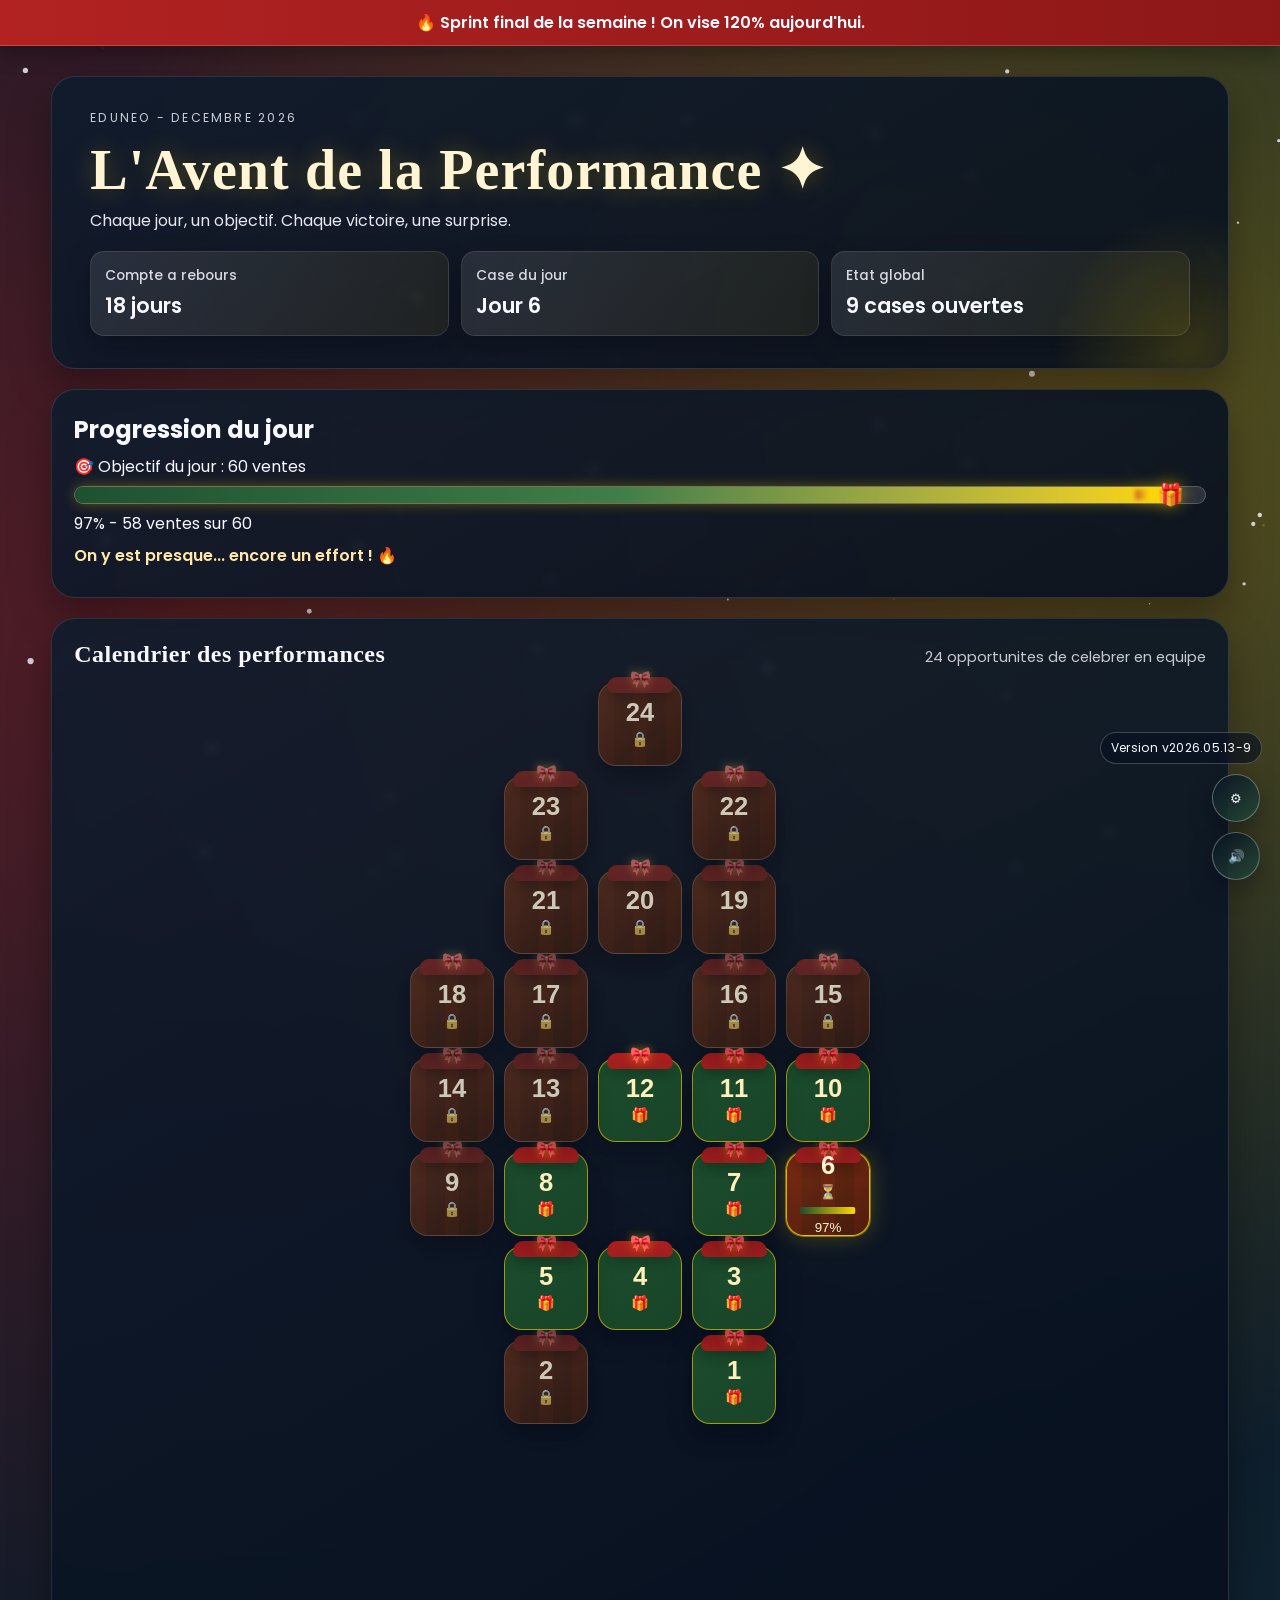
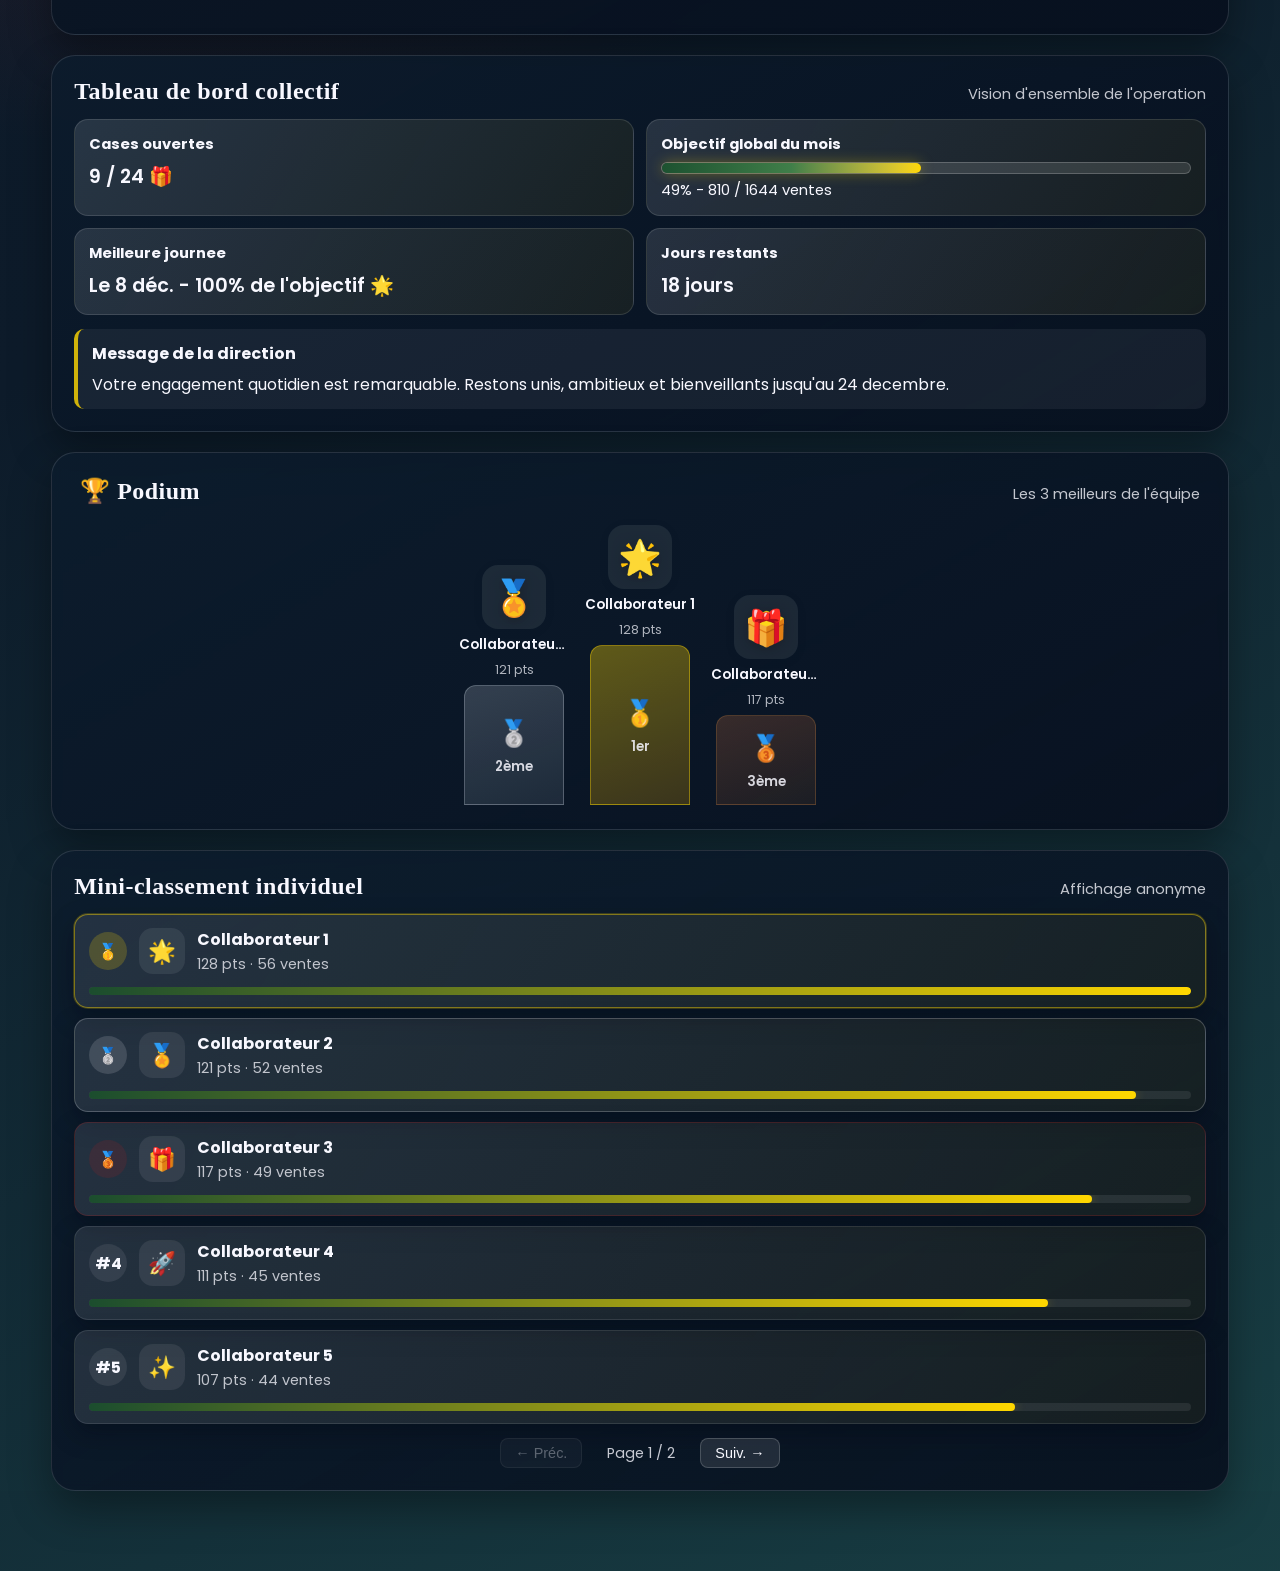
==== admin.html @ 03c0c23e "v2026.05.13-9 — GitHub Contents API + ETag conditionnel (MAJ instantanée)" ====
<!DOCTYPE html>
<html lang="fr">
  <head>
    <meta charset="UTF-8" />
    <meta name="viewport" content="width=device-width, initial-scale=1.0" />
    <title>Espace Gestionnaire — L'Avent de la Performance</title>
    <link rel="preconnect" href="https://fonts.googleapis.com" />
    <link rel="preconnect" href="https://fonts.gstatic.com" crossorigin />
    <link
      href="https://fonts.googleapis.com/css2?family=Poppins:wght@300;400;500;600;700&display=swap"
      rel="stylesheet"
    />
    <link rel="stylesheet" href="css/admin.css?v=20260513-9" />
  </head>
  <body>
    <div class="admin-shell">
      <header class="admin-header">
        <div class="header-content">
          <h1>⚙️ Espace Gestionnaire</h1>
          <p>Gestion de l'Avent de la Performance</p>
          <p id="admin-app-version" class="admin-version-badge">Version --</p>
        </div>
        <div class="header-actions">
          <label class="field-inline compact" for="admin-role-select">
            <span>Mode</span>
            <select id="admin-role-select">
              <option value="admin">Admin complet</option>
              <option value="readonly">Manager lecture seule</option>
            </select>
          </label>
          <button id="fullscreen-btn" class="btn btn-secondary">⛶ Plein écran</button>
          <button id="logout-btn" class="btn btn-secondary">Déconnexion</button>
        </div>
      </header>

      <main class="admin-main">
        <div id="readonly-banner" class="readonly-banner" hidden>
          Mode manager lecture seule actif : les modifications sont désactivées.
        </div>

        <section class="admin-panel">
          <h2>📥 Saisie des ventes quotidiennes</h2>
          <div class="form-group">
            <label for="date-picker">📅 Journée</label>
            <input
              id="date-picker"
              type="date"
              min="2026-12-01"
              max="2026-12-24"
            />
          </div>

          <div class="form-row">
            <div class="form-group">
              <label for="daily-objective">🎯 Objectif du jour (ventes)</label>
              <input
                id="daily-objective"
                type="number"
                min="0"
                placeholder="50"
                readonly
              />
            </div>
            <div class="form-group">
              <label for="daily-sales">✅ Ventes réalisées</label>
              <input
                id="daily-sales"
                type="number"
                min="0"
                placeholder="0"
              />
            </div>
          </div>

          <button id="update-daily-btn" class="btn btn-primary">
            ✔️ Mettre à jour
          </button>

          <div id="update-message" class="update-message hidden"></div>
        </section>

        <section class="admin-panel">
          <h2>📢 Messages et annonces</h2>
          <p class="panel-hint">Les réglages enregistrés ici sont stockés dans ce navigateur. Sans synchronisation externe, une autre machine ne récupère pas automatiquement le logo, le thème ou les autres personnalisations.</p>

          <div class="form-row">
            <div class="form-group">
              <label for="active-day-input">📅 Jour actif affiché (case qui clignote)</label>
              <input id="active-day-input" type="number" min="1" max="24" placeholder="Auto (date réelle)" />
              <p class="field-hint">Laissez vide pour utiliser la date du jour automatiquement.</p>
            </div>
            <div class="form-group">
              <label for="logo-url-input">🖼️ Logo de l'équipe (URL ou base64)</label>
              <div class="logo-input-row">
                <input id="logo-url-input" type="text" placeholder="https://... ou laisser vide" />
                <label class="btn btn-secondary logo-upload-label">
                  📁 Fichier
                  <input id="logo-file-input" type="file" accept="image/*" hidden />
                </label>
              </div>
              <div id="logo-preview-wrap" hidden><img id="logo-preview" alt="Logo" style="max-height:60px;margin-top:6px;border-radius:8px;" /></div>
            </div>
          </div>

          <div class="form-row">
            <div class="form-group">
              <label for="countdown-target-input">⏳ Date du compte à rebours</label>
              <input id="countdown-target-input" type="datetime-local" />
            </div>
            <div class="form-group">
              <label class="switch-row" for="show-ranking-avatars-toggle">
                <span>Afficher les photos/avatars dans le classement</span>
                <input id="show-ranking-avatars-toggle" type="checkbox" />
              </label>
            </div>
          </div>

          <div class="form-row">
            <div class="form-group">
              <label for="font-title-select">🅰️ Police des titres</label>
              <select id="font-title-select">
                <option value="Mountains of Christmas">Mountains of Christmas</option>
                <option value="Playfair Display">Playfair Display</option>
                <option value="Bebas Neue">Bebas Neue</option>
              </select>
            </div>
            <div class="form-group">
              <label for="font-body-select">📝 Police du texte</label>
              <select id="font-body-select">
                <option value="Poppins">Poppins</option>
                <option value="Nunito">Nunito</option>
                <option value="Montserrat">Montserrat</option>
              </select>
            </div>
          </div>

          <div class="theme-grid">
            <div class="form-group">
              <label for="theme-gold-input">Couleur or</label>
              <input id="theme-gold-input" type="color" value="#ffd700" />
            </div>
            <div class="form-group">
              <label for="theme-green-input">Couleur verte</label>
              <input id="theme-green-input" type="color" value="#1b4d2e" />
            </div>
            <div class="form-group">
              <label for="theme-red-input">Couleur rouge</label>
              <input id="theme-red-input" type="color" value="#b22222" />
            </div>
            <div class="form-group">
              <label for="theme-night-input">Fond nuit</label>
              <input id="theme-night-input" type="color" value="#0d1b2a" />
            </div>
            <div class="form-group">
              <label for="theme-snow-input">Texte clair</label>
              <input id="theme-snow-input" type="color" value="#f8f8ff" />
            </div>
          </div>

          <div class="music-config">
            <p class="music-config-label">🎵 Musique d'ambiance</p>
            <div class="music-input-row">
              <input id="music-url-input" type="url" placeholder="URL directe MP3/OGG — ex: https://exemple.com/noel.mp3" />
              <label class="btn btn-secondary music-upload-label" title="Charger un fichier audio depuis votre ordinateur">
                📁 Fichier
                <input id="music-file-input" type="file" accept="audio/*" hidden />
              </label>
              <button id="music-clear-btn" class="btn btn-secondary" title="Supprimer la musique">✕</button>
            </div>
            <div id="music-preview" class="music-preview" hidden>
              <audio id="music-preview-player" controls style="width:100%;margin-top:6px"></audio>
            </div>
            <p class="field-hint">URL d'un fichier audio direct (.mp3, .ogg) ou télécharge un fichier. Le bouton 🔊 sur la page publique contrôle la lecture. Évite les fichiers &gt; 500 Ko.</p>
          </div>

          <div class="form-group">
            <label for="direction-message">Message de la direction</label>
            <textarea
              id="direction-message"
              placeholder="Entrez le message de la direction..."
              rows="3"
            ></textarea>
          </div>

          <div class="form-group">
            <label for="flash-announcement">🔥 Annonce flash (optionnel)</label>
            <input
              id="flash-announcement"
              type="text"
              placeholder="ex: Sprint final ! Plus que 2 jours"
            />
          </div>

          <button id="save-messages-btn" class="btn btn-primary">
            💾 Enregistrer les messages
          </button>

          <div class="publish-box">
            <div class="publish-token-row">
              <label for="github-token-input">🔑 Token GitHub (nécessaire pour publier)</label>
              <input
                id="github-token-input"
                type="password"
                placeholder="ghp_xxxxxxxxxxxxxxxxxxxx"
                autocomplete="off"
              />
              <p class="field-hint">Le token n'est jamais sauvegardé. Il est oublié à la fermeture de l'onglet. Crée un <strong>Fine-grained token</strong> avec permission <code>Contents: Read and Write</code> sur ce dépôt.</p>
            </div>
            <button id="publish-all-btn" class="btn btn-publish">
              🚀 Publier pour tous
            </button>
            <div id="publish-status" class="publish-status" hidden></div>
          </div>

          <div class="sync-actions">
            <button id="export-all-btn" class="btn btn-secondary">⬇️ Export JSON (sauvegarde locale)</button>
            <button id="import-all-btn" class="btn btn-secondary">⬆️ Import JSON</button>
            <input id="import-all-file" type="file" accept=".json,application/json" hidden />
          </div>
          <p class="field-hint">Utilise export/import pour une sauvegarde locale ou pour copier la config sur un autre navigateur.</p>
        </section>

        <section class="admin-panel full-width">
          <h2>🏅 Classement individuel</h2>
          <p class="panel-hint">Le classement collaborateur est trié automatiquement par points. Tu peux l'afficher en mode anonyme ou nominatif.</p>

          <div class="form-row">
            <div class="form-group">
              <label class="switch-row" for="show-podium-toggle">
                <span>🏆 Afficher le podium (Top 3)</span>
                <input id="show-podium-toggle" type="checkbox" checked />
              </label>
            </div>
            <div class="form-group">
              <label class="switch-row" for="show-ranking-section-toggle">
                <span>📋 Afficher le classement individuel</span>
                <input id="show-ranking-section-toggle" type="checkbox" checked />
              </label>
            </div>
          </div>

          <div class="ranking-controls">
            <div class="ranking-control-group">
              <label class="switch-row" for="ranking-mode-toggle">
                <span>Mode anonyme</span>
                <input id="ranking-mode-toggle" type="checkbox" />
              </label>
              <label class="field-inline" for="ranking-sort-mode">
                <span>Tri</span>
                <select id="ranking-sort-mode">
                  <option value="auto">Automatique par points</option>
                  <option value="manual">Manuel</option>
                </select>
              </label>
            </div>

            <div class="ranking-control-group align-right">
              <label class="field-inline" for="ranking-jump-select">
                <span>Voir un collaborateur</span>
                <select id="ranking-jump-select">
                  <option value="">Tous les collaborateurs</option>
                </select>
              </label>
              <button id="ranking-export-btn" class="btn btn-secondary">⬇️ Export CSV</button>
            </div>
          </div>

          <p id="ranking-preview" class="ranking-preview">Affichage anonyme côté collaborateurs.</p>

          <div class="ranking-actions">
            <button id="add-ranking-entry-btn" class="btn btn-secondary">+ Ajouter un collaborateur</button>
            <button id="ranking-import-btn" class="btn btn-secondary">⬆️ Import CSV / Excel</button>
            <button id="save-ranking-config-btn" class="btn btn-primary">💾 Enregistrer le classement</button>
            <button id="ranking-export-xls-btn" class="btn btn-secondary">⬇️ Export Excel</button>
            <input id="ranking-import-file" type="file" accept=".csv,.xls,.xlsx,.txt" hidden />
          </div>

          <div class="ranking-filters">
            <label class="field-inline" for="ranking-search-input">
              <span>Recherche</span>
              <input id="ranking-search-input" type="text" placeholder="Nom, alias, icône..." />
            </label>
            <label class="field-inline" for="ranking-points-filter">
              <span>Points min</span>
              <input id="ranking-points-filter" type="number" min="0" value="0" />
            </label>
          </div>

          <div class="table-wrapper">
            <table class="ranking-table">
              <thead>
                <tr>
                  <th>#</th>
                  <th>Nom</th>
                  <th>Alias anonyme</th>
                  <th>Points</th>
                  <th>Ventes</th>
                  <th>Icône</th>
                  <th>Photo / Avatar</th>
                  <th>Actions</th>
                </tr>
              </thead>
              <tbody id="ranking-tbody"></tbody>
            </table>
          </div>

          <div class="pagination-bar">
            <label class="field-inline compact" for="ranking-page-size">
              <span>Par page</span>
              <select id="ranking-page-size">
                <option value="10">10</option>
                <option value="25">25</option>
                <option value="50">50</option>
                <option value="100">100</option>
              </select>
            </label>

            <div class="pagination-actions">
              <button id="ranking-prev-page-btn" class="btn btn-secondary">← Précédent</button>
              <p id="ranking-page-label" class="pagination-label">Page 1 / 1</p>
              <button id="ranking-next-page-btn" class="btn btn-secondary">Suivant →</button>
            </div>
          </div>
        </section>

        <section class="admin-panel full-width">
          <h2>🗓️ Aperçu et agencement du calendrier</h2>
          <p class="panel-hint">Visualise le calendrier tel qu'il sera vu par les collaborateurs et réorganise les cases par glisser-déposer.</p>

          <div class="calendar-layout-actions">
            <button id="layout-reset-btn" class="btn btn-secondary">↺ Réinitialiser le sapin</button>
            <button id="layout-save-btn" class="btn btn-primary">💾 Sauvegarder l'agencement</button>
          </div>

          <div id="admin-calendar-preview" class="admin-calendar-preview" aria-label="Aperçu du calendrier"></div>
        </section>

        <section class="admin-panel full-width">
          <h2>📋 Gestion des 24 cases</h2>
          <div class="table-wrapper">
            <table class="cases-table">
              <thead>
                <tr>
                  <th>#</th>
                  <th>Date</th>
                  <th>Objectif</th>
                  <th>Ventes</th>
                  <th>État</th>
                  <th>Surprise</th>
                  <th>Actions</th>
                </tr>
              </thead>
              <tbody id="cases-tbody">
                <!-- Rempli par JS -->
              </tbody>
            </table>
          </div>
        </section>

        <section class="admin-panel">
          <h2>📊 Statistiques globales</h2>
          <div class="stats-grid">
            <div class="stat-box">
              <h3>Cases ouvertes</h3>
              <p id="stat-opened" class="stat-value">0 / 24</p>
            </div>
            <div class="stat-box">
              <h3>Objectif global</h3>
              <p id="stat-objective" class="stat-value">0 ventes</p>
            </div>
            <div class="stat-box">
              <h3>Ventes totales</h3>
              <p id="stat-sales" class="stat-value">0 ventes</p>
            </div>
            <div class="stat-box">
              <h3>Taux réalisation</h3>
              <p id="stat-rate" class="stat-value">0%</p>
            </div>
          </div>
          <canvas id="stats-chart" style="max-width: 100%; margin-top: 20px;"></canvas>
        </section>

        <section class="admin-panel full-width">
          <h2>🧾 Historique des actions admin</h2>
          <div class="audit-actions">
            <button id="clear-audit-btn" class="btn btn-secondary">Vider l'historique</button>
          </div>
          <div id="audit-log-list" class="audit-log-list"></div>
        </section>
      </main>
    </div>

    <div id="rank-toast" class="rank-toast" role="status" aria-live="polite"></div>

    <dialog id="edit-case-modal" class="edit-modal">
      <button class="close-modal" aria-label="Fermer">×</button>
      <div class="modal-body">
        <h3 id="edit-case-day">Jour 1</h3>

        <div class="form-group">
          <label for="edit-objective">Objectif (ventes)</label>
          <input id="edit-objective" type="number" min="0" />
        </div>

        <div class="form-group">
          <label for="edit-sales">Ventes réalisées</label>
          <input id="edit-sales" type="number" min="0" />
        </div>

        <div class="form-group">
          <label for="edit-title">Titre de la surprise</label>
          <input id="edit-title" type="text" />
        </div>

        <div class="form-group">
          <label for="edit-description">Description</label>
          <textarea id="edit-description" rows="2"></textarea>
        </div>

        <div class="form-group">
          <label for="edit-congrats">Phrase affichée à l'ouverture</label>
          <textarea id="edit-congrats" rows="2"></textarea>
        </div>

        <div class="form-group">
          <label for="edit-icon">Icône/Emoji</label>
          <input id="edit-icon" type="text" maxlength="2" />
        </div>

        <div class="form-row">
          <div class="form-group">
            <label for="edit-link-label">Texte du lien</label>
            <input id="edit-link-label" type="text" placeholder="Ex: Ouvrir le document" />
          </div>
          <div class="form-group">
            <label for="edit-link-url">URL du lien</label>
            <input id="edit-link-url" type="url" placeholder="https://..." />
          </div>
        </div>

        <div class="form-group">
          <label>
            <input id="edit-force-open" type="checkbox" />
            Forcer l'ouverture
          </label>
        </div>

        <div class="form-group">
          <label>
            <input id="edit-force-closed" type="checkbox" />
            Forcer la fermeture
          </label>
        </div>

        <div class="modal-actions">
          <button id="save-case-btn" class="btn btn-primary">Enregistrer</button>
          <button id="close-case-modal" class="btn btn-secondary">
            Annuler
          </button>
        </div>
      </div>
    </dialog>

    <script src="js/admin.js?v=20260513-9"></script>
  </body>
</html>
---- css/admin.css ----
:root {
  --red: #b22222;
  --gold: #ffd700;
  --green: #1b4d2e;
  --snow: #f8f8ff;
  --night: #0d1b2a;
  --ink: #112235;
  --shadow-card: 0 10px 24px rgba(4, 7, 16, 0.35);
  --shadow-soft: 0 18px 40px rgba(0, 0, 0, 0.35);
}

* {
  box-sizing: border-box;
}

html,
body {
  margin: 0;
  min-height: 100%;
  color: var(--snow);
  font-family: "Poppins", sans-serif;
  background: linear-gradient(150deg, #08101f 0%, #0d1b2a 52%, #16354e 100%);
}

body {
  position: relative;
}

.admin-shell {
  display: flex;
  flex-direction: column;
  min-height: 100vh;
}

.admin-header {
  background: linear-gradient(150deg, rgba(12, 28, 45, 0.95), rgba(7, 15, 30, 0.98));
  border-bottom: 1px solid rgba(255, 255, 255, 0.12);
  padding: 20px 28px;
  display: flex;
  justify-content: space-between;
  align-items: center;
  box-shadow: var(--shadow-soft);
}

.header-actions {
  display: flex;
  gap: 10px;
  align-items: end;
}

.header-content h1 {
  margin: 0;
  font-size: 1.8rem;
  color: #fff5d4;
}

.header-content p {
  margin: 3px 0 0;
  opacity: 0.8;
  font-size: 0.92rem;
}

.admin-version-badge {
  display: inline-flex;
  margin-top: 8px;
  padding: 4px 10px;
  border-radius: 999px;
  border: 1px solid rgba(255, 255, 255, 0.2);
  background: rgba(8, 16, 31, 0.55);
  color: rgba(248, 248, 255, 0.95);
  font-size: 0.75rem;
}

.admin-main {
  flex: 1;
  padding: 28px;
  max-width: 1400px;
  width: 100%;
  margin: 0 auto;
}

.admin-panel {
  background: linear-gradient(150deg, rgba(12, 28, 45, 0.86), rgba(7, 15, 30, 0.9));
  border: 1px solid rgba(255, 255, 255, 0.12);
  border-radius: 18px;
  padding: 24px;
  margin-bottom: 20px;
  box-shadow: var(--shadow-card);
}

.admin-panel.full-width {
  margin-bottom: 20px;
}

.admin-panel h2 {
  margin: 0 0 16px;
  font-size: 1.3rem;
}

.panel-hint {
  margin: -4px 0 16px;
  color: rgba(248, 248, 255, 0.72);
  font-size: 0.92rem;
}

.field-hint {
  margin: 4px 0 0;
  color: rgba(248, 248, 255, 0.55);
  font-size: 0.82rem;
}

.logo-input-row {
  display: flex;
  gap: 8px;
  align-items: center;
}
.logo-input-row input {
  flex: 1;
}
.logo-upload-label {
  cursor: pointer;
  white-space: nowrap;
  padding: 8px 12px;
}

.music-config {
  margin: 16px 0 8px;
  padding: 14px 16px;
  border: 1px solid rgba(255, 255, 255, 0.12);
  border-radius: 10px;
  background: rgba(255, 255, 255, 0.04);
}

.music-config-label {
  font-weight: 600;
  margin: 0 0 10px;
  font-size: 0.95rem;
  color: var(--snow);
}

.music-input-row {
  display: flex;
  gap: 6px;
  align-items: center;
  flex-wrap: wrap;
}

.music-input-row input[type="url"] {
  flex: 1;
  min-width: 180px;
  padding: 8px 12px;
  border: 1px solid rgba(255, 255, 255, 0.18);
  border-radius: 8px;
  background: rgba(248, 248, 255, 0.08);
  color: var(--snow);
  font-family: "Poppins", sans-serif;
  font-size: 0.9rem;
}

.music-input-row input[type="url"]:focus {
  outline: none;
  border-color: var(--gold);
}

.music-upload-label {
  cursor: pointer;
  white-space: nowrap;
}

.music-preview {
  margin-top: 8px;
}

.sync-actions {
  margin-top: 12px;
  display: flex;
  gap: 10px;
  flex-wrap: wrap;
}

.publish-box {
  margin: 16px 0 8px;
  padding: 16px 18px;
  border: 1px solid rgba(255, 215, 0, 0.3);
  border-radius: 12px;
  background: rgba(255, 215, 0, 0.05);
}

.publish-token-row {
  margin-bottom: 12px;
}

.publish-token-row label {
  display: block;
  font-weight: 600;
  margin-bottom: 6px;
  color: var(--gold);
}

.publish-token-row input[type="password"] {
  width: 100%;
  padding: 9px 13px;
  border: 1px solid rgba(255, 215, 0, 0.35);
  border-radius: 8px;
  background: rgba(255, 255, 255, 0.07);
  color: var(--snow);
  font-family: "Poppins", monospace;
  font-size: 0.93rem;
  letter-spacing: 0.06em;
}

.publish-token-row input[type="password"]:focus {
  outline: none;
  border-color: var(--gold);
  box-shadow: 0 0 8px rgba(255, 215, 0, 0.25);
}

.btn-publish {
  background: linear-gradient(120deg, #f0a500, var(--gold));
  color: #0d1b2a;
  font-weight: 700;
  font-size: 1rem;
  padding: 12px 22px;
  border-radius: 9px;
  letter-spacing: 0.02em;
  box-shadow: 0 4px 18px rgba(255, 193, 0, 0.35);
}

.btn-publish:disabled {
  opacity: 0.55;
  cursor: not-allowed;
  transform: none;
}

.publish-status {
  margin-top: 10px;
  padding: 9px 13px;
  border-radius: 8px;
  font-size: 0.9rem;
  font-weight: 500;
}

.publish-status.ok {
  background: rgba(27, 77, 46, 0.55);
  border-left: 3px solid #2ecc71;
  color: #a8f5c2;
}

.publish-status.error {
  background: rgba(178, 34, 34, 0.55);
  border-left: 3px solid var(--red);
  color: #ffb3b3;
}

.publish-status.loading {
  background: rgba(255, 215, 0, 0.08);
  border-left: 3px solid var(--gold);
  color: var(--gold);
}

.theme-grid {
  display: grid;
  grid-template-columns: repeat(5, minmax(0, 1fr));
  gap: 12px;
}

.form-group {
  margin-bottom: 14px;
}

.form-group label {
  display: block;
  margin-bottom: 6px;
  font-weight: 500;
  font-size: 0.95rem;
}

.form-group input,
.form-group textarea,
.form-group select {
  width: 100%;
  padding: 8px 12px;
  border: 1px solid rgba(255, 255, 255, 0.18);
  border-radius: 8px;
  background: rgba(248, 248, 255, 0.08);
  color: var(--snow);
  font-family: "Poppins", sans-serif;
  font-size: 0.95rem;
  transition: border-color 0.2s ease;
}

.form-group input:focus,
.form-group textarea:focus,
.form-group select:focus {
  outline: none;
  border-color: var(--gold);
  box-shadow: 0 0 8px rgba(255, 215, 0, 0.2);
}

.form-group input[readonly] {
  background: rgba(248, 248, 255, 0.04);
  opacity: 0.7;
}

.form-group textarea {
  resize: vertical;
}

.form-row {
  display: grid;
  grid-template-columns: 1fr 1fr;
  gap: 14px;
}

.btn {
  padding: 10px 18px;
  border: none;
  border-radius: 8px;
  font-weight: 600;
  cursor: pointer;
  font-family: "Poppins", sans-serif;
  font-size: 0.95rem;
  transition: transform 0.2s ease, opacity 0.2s ease;
}

.btn:hover {
  transform: translateY(-2px);
  opacity: 0.95;
}

.btn:active {
  transform: translateY(0);
}

.btn-primary {
  background: linear-gradient(120deg, var(--gold), #e8c500);
  color: #0d1b2a;
  font-weight: 700;
}

.btn-secondary {
  background: rgba(255, 255, 255, 0.12);
  color: var(--snow);
  border: 1px solid rgba(255, 255, 255, 0.2);
}

.update-message {
  margin-top: 12px;
  padding: 10px 14px;
  border-radius: 8px;
  background: rgba(27, 77, 46, 0.7);
  border-left: 4px solid var(--green);
  font-size: 0.92rem;
}

.update-message.error {
  background: rgba(178, 34, 34, 0.7);
  border-left-color: var(--red);
}

.update-message.hidden {
  display: none;
}

.ranking-controls {
  display: grid;
  grid-template-columns: 1fr 1fr;
  gap: 14px;
  align-items: end;
  margin-bottom: 14px;
}

.ranking-control-group {
  display: flex;
  gap: 10px;
  align-items: end;
  flex-wrap: wrap;
}

.ranking-control-group.align-right {
  justify-content: flex-end;
}

.switch-row {
  display: inline-flex;
  align-items: center;
  gap: 10px;
  cursor: pointer;
  font-weight: 600;
}

.switch-row input {
  width: 18px;
  height: 18px;
  accent-color: var(--gold);
}

.field-inline {
  display: grid;
  gap: 6px;
  font-size: 0.9rem;
  color: rgba(248, 248, 255, 0.88);
}

.field-inline.compact span {
  font-size: 0.82rem;
}

.field-inline select {
  min-width: 240px;
  padding: 8px 10px;
  border-radius: 8px;
  border: 1px solid rgba(255, 255, 255, 0.18);
  background: rgba(248, 248, 255, 0.08);
  color: var(--snow);
}

.field-inline.compact select {
  min-width: 170px;
}

.ranking-preview {
  margin: 0;
  color: rgba(248, 248, 255, 0.78);
  font-size: 0.92rem;
}

.ranking-actions {
  display: flex;
  gap: 10px;
  flex-wrap: wrap;
  margin-bottom: 14px;
}

.calendar-layout-actions {
  display: flex;
  gap: 10px;
  flex-wrap: wrap;
  margin-bottom: 14px;
}

.admin-calendar-preview {
  display: grid;
  grid-template-columns: repeat(9, 84px);
  grid-template-rows: repeat(10, 84px);
  gap: 10px;
  padding: 14px;
  border-radius: 16px;
  background: rgba(248, 248, 255, 0.04);
  border: 1px solid rgba(255, 255, 255, 0.12);
  width: max-content;
  max-width: 100%;
  overflow: auto;
}

.layout-slot {
  width: 84px;
  height: 84px;
  border-radius: 14px;
  border: 1px dashed rgba(255, 255, 255, 0.16);
  background: rgba(255, 255, 255, 0.03);
  transition: border-color 0.2s ease, background 0.2s ease;
}

.layout-slot.drag-over {
  border-color: rgba(255, 215, 0, 0.55);
  background: rgba(255, 215, 0, 0.08);
}

.layout-card {
  height: 100%;
  width: 100%;
  border-radius: 14px;
  border: 1px solid rgba(255, 255, 255, 0.16);
  background:
    linear-gradient(145deg, rgba(90, 38, 15, 0.85), rgba(58, 24, 9, 0.85)),
    repeating-linear-gradient(0deg, rgba(255, 255, 255, 0.03), rgba(255, 255, 255, 0.03) 2px, transparent 2px, transparent 6px);
  color: #fff5d1;
  display: grid;
  align-content: center;
  justify-items: center;
  gap: 4px;
  position: relative;
  cursor: grab;
  padding: 6px;
}

.layout-card::before {
  content: "";
  position: absolute;
  top: 0;
  left: 50%;
  width: 16px;
  height: 100%;
  transform: translateX(-50%);
  background: linear-gradient(180deg, rgba(178, 34, 34, 0.9), rgba(150, 24, 24, 0.9));
  border-radius: 8px;
  opacity: 0.8;
}

.layout-card.locked {
  filter: saturate(0.55) brightness(0.82);
}

.layout-card.in-progress {
  border-color: rgba(255, 215, 0, 0.7);
  box-shadow: 0 0 0 1px rgba(255, 215, 0, 0.3), 0 0 20px rgba(255, 215, 0, 0.15);
}

.layout-card.open {
  background:
    linear-gradient(145deg, rgba(27, 77, 46, 0.86), rgba(20, 52, 31, 0.9)),
    linear-gradient(145deg, rgba(255, 215, 0, 0.16), transparent);
}

.layout-card[draggable="false"] {
  cursor: default;
}

.layout-day-number,
.layout-day-state,
.layout-day-meta {
  position: relative;
  z-index: 1;
}

.layout-day-number {
  font-size: 1.35rem;
  font-weight: 700;
}

.layout-day-meta {
  font-size: 0.75rem;
  opacity: 0.82;
}

.pagination-bar {
  display: flex;
  justify-content: space-between;
  align-items: center;
  gap: 12px;
  margin-top: 14px;
  flex-wrap: wrap;
}

.pagination-actions {
  display: flex;
  align-items: center;
  gap: 10px;
  flex-wrap: wrap;
}

.pagination-label {
  margin: 0;
  color: rgba(248, 248, 255, 0.8);
  font-size: 0.92rem;
}

.ranking-filters {
  display: grid;
  grid-template-columns: 1fr 180px;
  gap: 12px;
  margin-bottom: 14px;
}

.ranking-filters input {
  width: 100%;
  padding: 8px 10px;
  border-radius: 8px;
  border: 1px solid rgba(255, 255, 255, 0.18);
  background: rgba(248, 248, 255, 0.08);
  color: var(--snow);
}

.ranking-table {
  width: 100%;
  border-collapse: collapse;
  font-size: 0.9rem;
}

.ranking-table thead {
  background: rgba(248, 248, 255, 0.1);
}

.ranking-table th,
.ranking-table td {
  padding: 10px 8px;
  border-bottom: 1px solid rgba(255, 255, 255, 0.08);
  vertical-align: middle;
}

.ranking-table input {
  width: 100%;
  min-width: 90px;
  padding: 7px 8px;
  border-radius: 7px;
  border: 1px solid rgba(255, 255, 255, 0.14);
  background: rgba(248, 248, 255, 0.08);
  color: var(--snow);
}

.ranking-table .points-field,
.ranking-table .sales-field {
  max-width: 90px;
}

.ranking-table .icon-field {
  max-width: 60px;
}

.avatar-cell {
  display: flex;
  align-items: center;
  gap: 8px;
}

.avatar-thumb {
  width: 36px;
  height: 36px;
  border-radius: 50%;
  object-fit: cover;
  border: 2px solid rgba(255, 215, 0, 0.4);
  flex-shrink: 0;
}

.avatar-thumb.empty {
  display: flex;
  align-items: center;
  justify-content: center;
  background: rgba(255, 255, 255, 0.08);
  font-size: 1.1rem;
  border: 2px solid rgba(255, 255, 255, 0.15);
}

.avatar-inputs {
  display: flex;
  gap: 4px;
  align-items: center;
  min-width: 0;
}

.avatar-inputs .avatar-field {
  min-width: 100px;
  flex: 1;
}

.btn-avatar-pick {
  background: rgba(255, 215, 0, 0.15);
  color: var(--snow);
  border: 1px solid rgba(255, 215, 0, 0.3);
  flex-shrink: 0;
  padding: 6px 8px;
}

.ranking-table .btn-mini {
  padding: 6px 10px;
  font-size: 0.82rem;
}

.ranking-table .btn-move {
  background: rgba(255, 255, 255, 0.08);
  color: var(--snow);
  border: 1px solid rgba(255, 255, 255, 0.14);
  margin-right: 6px;
}

.ranking-table .btn-remove {
  background: rgba(178, 34, 34, 0.18);
  color: #ffcfcf;
  border: 1px solid rgba(178, 34, 34, 0.3);
}

.ranking-mini-bar {
  margin-top: 8px;
  height: 6px;
  border-radius: 999px;
  overflow: hidden;
  background: rgba(255, 255, 255, 0.08);
}

.ranking-mini-bar span {
  display: block;
  height: 100%;
  border-radius: inherit;
  background: linear-gradient(90deg, #1b4d2e, #ffd700);
}

.ranking-table .rank-badge {
  display: inline-grid;
  place-items: center;
  width: 30px;
  height: 30px;
  border-radius: 50%;
  background: rgba(255, 255, 255, 0.08);
  font-weight: 700;
}

.ranking-table tr.is-selected {
  background: rgba(255, 215, 0, 0.08);
  outline: 1px solid rgba(255, 215, 0, 0.35);
}

.ranking-table tr.is-hidden {
  display: none;
}

.admin-shell.readonly .btn-primary,
.admin-shell.readonly .btn-edit,
.admin-shell.readonly .btn-remove,
.admin-shell.readonly .btn-move,
.admin-shell.readonly #update-daily-btn,
.admin-shell.readonly #save-messages-btn,
.admin-shell.readonly #save-ranking-config-btn,
.admin-shell.readonly #add-ranking-entry-btn,
.admin-shell.readonly #ranking-import-btn,
.admin-shell.readonly #clear-audit-btn {
  opacity: 0.5;
  cursor: not-allowed;
  pointer-events: none;
}

.admin-shell.readonly input:not([type="checkbox"]),
.admin-shell.readonly textarea,
.admin-shell.readonly select:not(#admin-role-select) {
  opacity: 0.72;
}

.readonly-banner {
  margin: 0 0 14px;
  padding: 10px 12px;
  border-radius: 10px;
  background: rgba(255, 215, 0, 0.12);
  border: 1px solid rgba(255, 215, 0, 0.22);
  color: #ffefb3;
  font-size: 0.92rem;
}

.badge-top3 {
  display: inline-flex;
  align-items: center;
  justify-content: center;
  min-width: 40px;
  padding: 4px 8px;
  border-radius: 999px;
  font-size: 0.88rem;
  font-weight: 700;
}

.badge-top3.first {
  background: rgba(255, 215, 0, 0.18);
  color: #ffefad;
}

.badge-top3.second {
  background: rgba(220, 220, 230, 0.16);
  color: #f3f4fb;
}

.badge-top3.third {
  background: rgba(178, 34, 34, 0.16);
  color: #ffd0d0;
}

.table-wrapper {
  overflow-x: auto;
}

.cases-table {
  width: 100%;
  border-collapse: collapse;
  font-size: 0.92rem;
}

.cases-table thead {
  background: rgba(248, 248, 255, 0.1);
  border-bottom: 2px solid rgba(255, 255, 255, 0.18);
}

.cases-table th {
  padding: 12px;
  text-align: left;
  font-weight: 600;
  color: #fff5d4;
}

.cases-table td {
  padding: 12px;
  border-bottom: 1px solid rgba(255, 255, 255, 0.08);
}

.cases-table tr:hover {
  background: rgba(248, 248, 255, 0.06);
}

.cases-table .state {
  font-weight: 600;
}

.state.open {
  color: var(--green);
}

.state.in-progress {
  color: var(--gold);
}

.state.locked {
  color: #999;
}

.cases-table .btn-edit {
  padding: 6px 12px;
  font-size: 0.85rem;
  background: rgba(255, 215, 0, 0.18);
  color: var(--gold);
  border: 1px solid rgba(255, 215, 0, 0.3);
}

.cases-table .btn-edit:hover {
  background: rgba(255, 215, 0, 0.28);
}

.stats-grid {
  display: grid;
  grid-template-columns: repeat(4, minmax(0, 1fr));
  gap: 12px;
  margin-bottom: 20px;
}

.stat-box {
  border-radius: 12px;
  padding: 14px;
  background: linear-gradient(120deg, rgba(248, 248, 255, 0.1), rgba(255, 215, 0, 0.06));
  border: 1px solid rgba(248, 248, 255, 0.12);
}

.stat-box h3 {
  margin: 0 0 6px;
  font-size: 0.92rem;
  font-weight: 500;
}

.stat-value {
  margin: 0;
  font-size: 1.4rem;
  font-weight: 700;
  color: #ffe8a8;
}

.audit-actions {
  display: flex;
  justify-content: flex-end;
  margin-bottom: 10px;
}

.audit-log-list {
  border-radius: 12px;
  border: 1px solid rgba(255, 255, 255, 0.12);
  background: rgba(248, 248, 255, 0.04);
  max-height: 280px;
  overflow: auto;
}

.audit-item {
  padding: 10px 12px;
  border-bottom: 1px solid rgba(255, 255, 255, 0.08);
}

.audit-item:last-child {
  border-bottom: 0;
}

.audit-item h4 {
  margin: 0 0 4px;
  font-size: 0.9rem;
}

.audit-item p {
  margin: 0;
  font-size: 0.84rem;
  color: rgba(248, 248, 255, 0.72);
}

.rank-toast {
  position: fixed;
  right: 20px;
  bottom: 20px;
  z-index: 10;
  max-width: min(92vw, 380px);
  padding: 10px 12px;
  border-radius: 10px;
  border: 1px solid rgba(255, 255, 255, 0.2);
  background: linear-gradient(120deg, rgba(27, 77, 46, 0.95), rgba(17, 42, 30, 0.96));
  color: #f0ffe7;
  box-shadow: 0 14px 26px rgba(0, 0, 0, 0.35);
  opacity: 0;
  transform: translateY(12px);
  transition: opacity 0.2s ease, transform 0.2s ease;
  pointer-events: none;
}

.rank-toast.show {
  opacity: 1;
  transform: translateY(0);
}

.edit-modal {
  border: 0;
  border-radius: 18px;
  width: min(92vw, 500px);
  background: linear-gradient(150deg, #10223a, #182f4a);
  color: var(--snow);
  box-shadow: 0 24px 44px rgba(0, 0, 0, 0.45);
}

.edit-modal::backdrop {
  background: rgba(0, 0, 0, 0.55);
}

.close-modal {
  position: absolute;
  top: 10px;
  right: 14px;
  border: 0;
  background: transparent;
  color: var(--snow);
  font-size: 1.8rem;
  cursor: pointer;
}

.modal-body {
  padding: 24px;
  position: relative;
}

.modal-body h3 {
  margin: 0 0 16px;
  font-size: 1.2rem;
}

.modal-body .form-group {
  margin-bottom: 12px;
}

.modal-body label {
  font-size: 0.92rem;
}

.modal-body input[type="checkbox"] {
  margin-right: 6px;
  cursor: pointer;
}

.modal-actions {
  display: flex;
  gap: 10px;
  margin-top: 18px;
}

.modal-actions button {
  flex: 1;
}

@media (max-width: 1024px) {
  .form-row {
    grid-template-columns: 1fr;
  }

  .stats-grid {
    grid-template-columns: repeat(2, minmax(0, 1fr));
  }

  .admin-main {
    padding: 14px;
  }

  .admin-panel {
    padding: 16px;
  }

  .ranking-controls {
    grid-template-columns: 1fr;
  }

  .ranking-control-group.align-right {
    justify-content: flex-start;
  }

  .ranking-filters {
    grid-template-columns: 1fr;
  }
}

@media (max-width: 640px) {
  .admin-header {
    flex-direction: column;
    align-items: flex-start;
    gap: 12px;
  }

  .header-content h1 {
    font-size: 1.4rem;
  }

  #logout-btn {
    align-self: flex-end;
  }

  .header-actions {
    width: 100%;
    justify-content: flex-end;
  }

  .stats-grid {
    grid-template-columns: 1fr;
  }

  .cases-table {
    font-size: 0.8rem;
  }

  .cases-table th,
  .cases-table td {
    padding: 8px;
  }
}
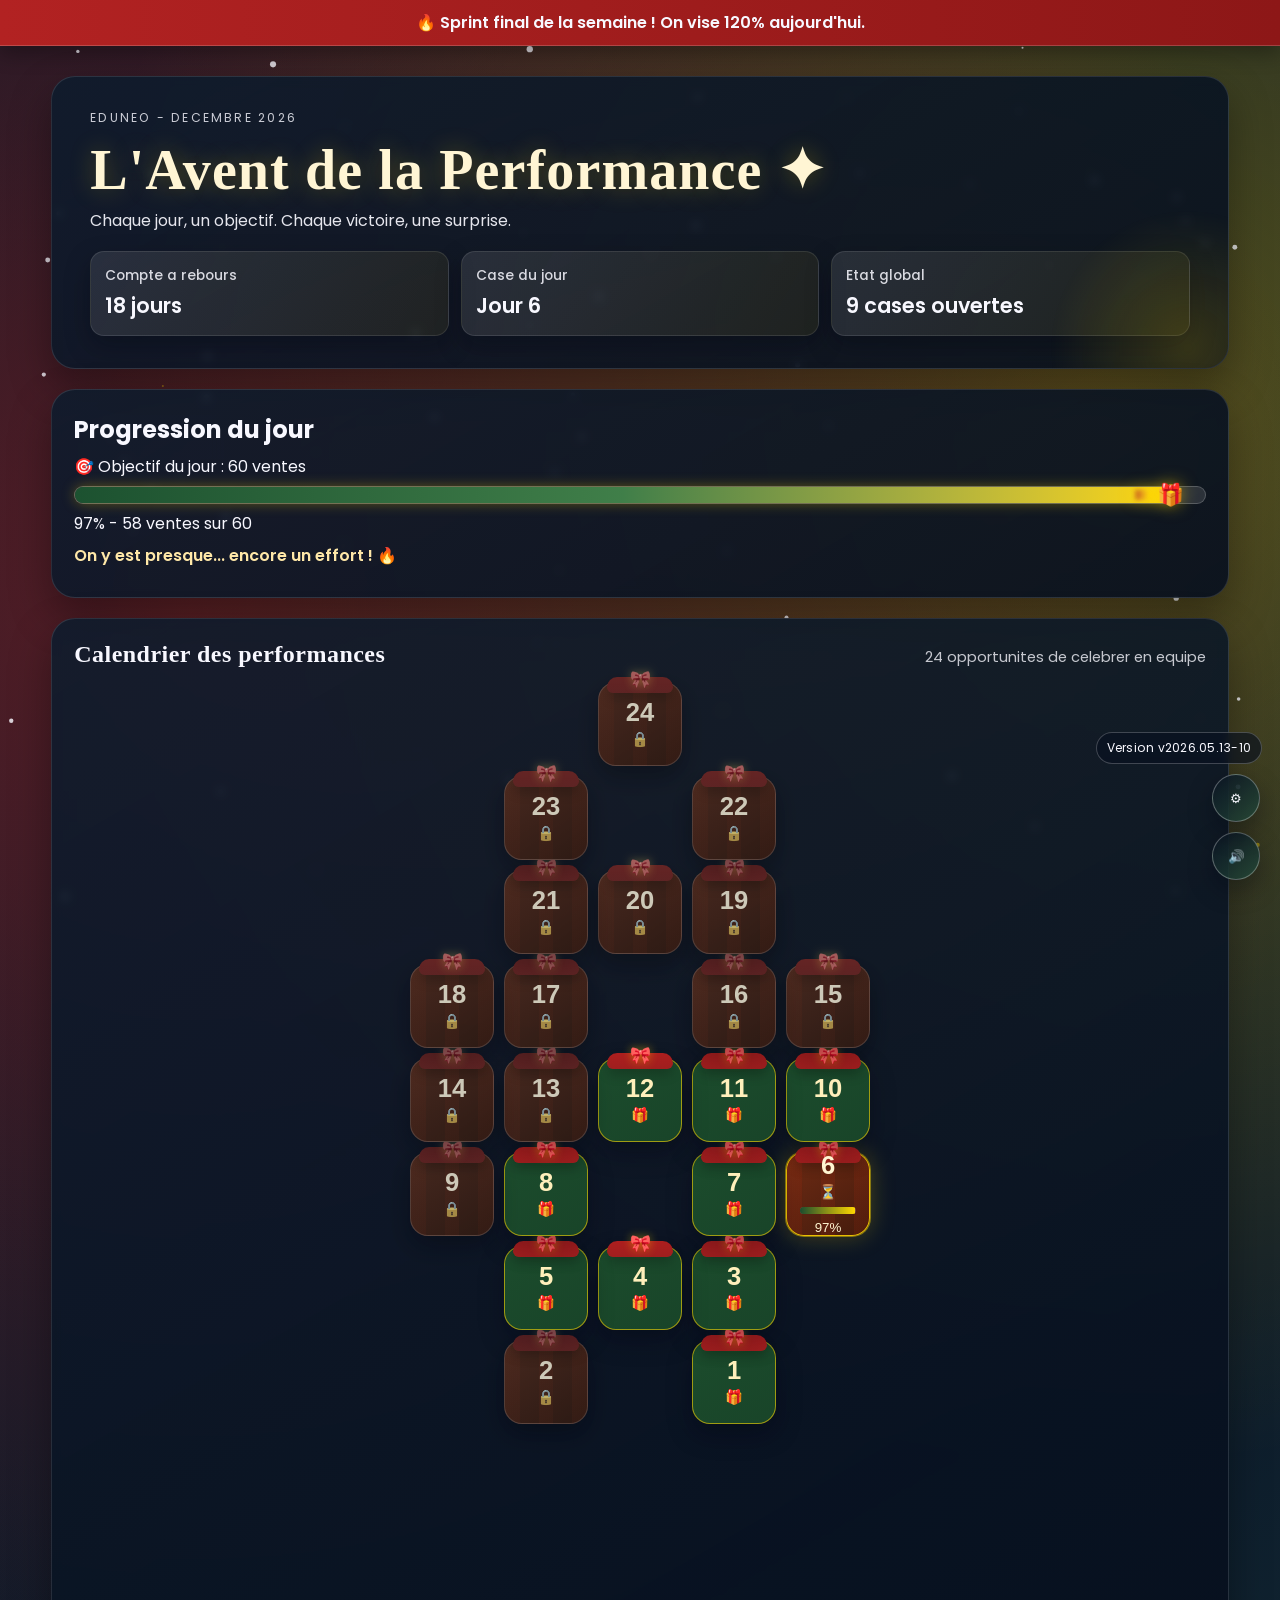
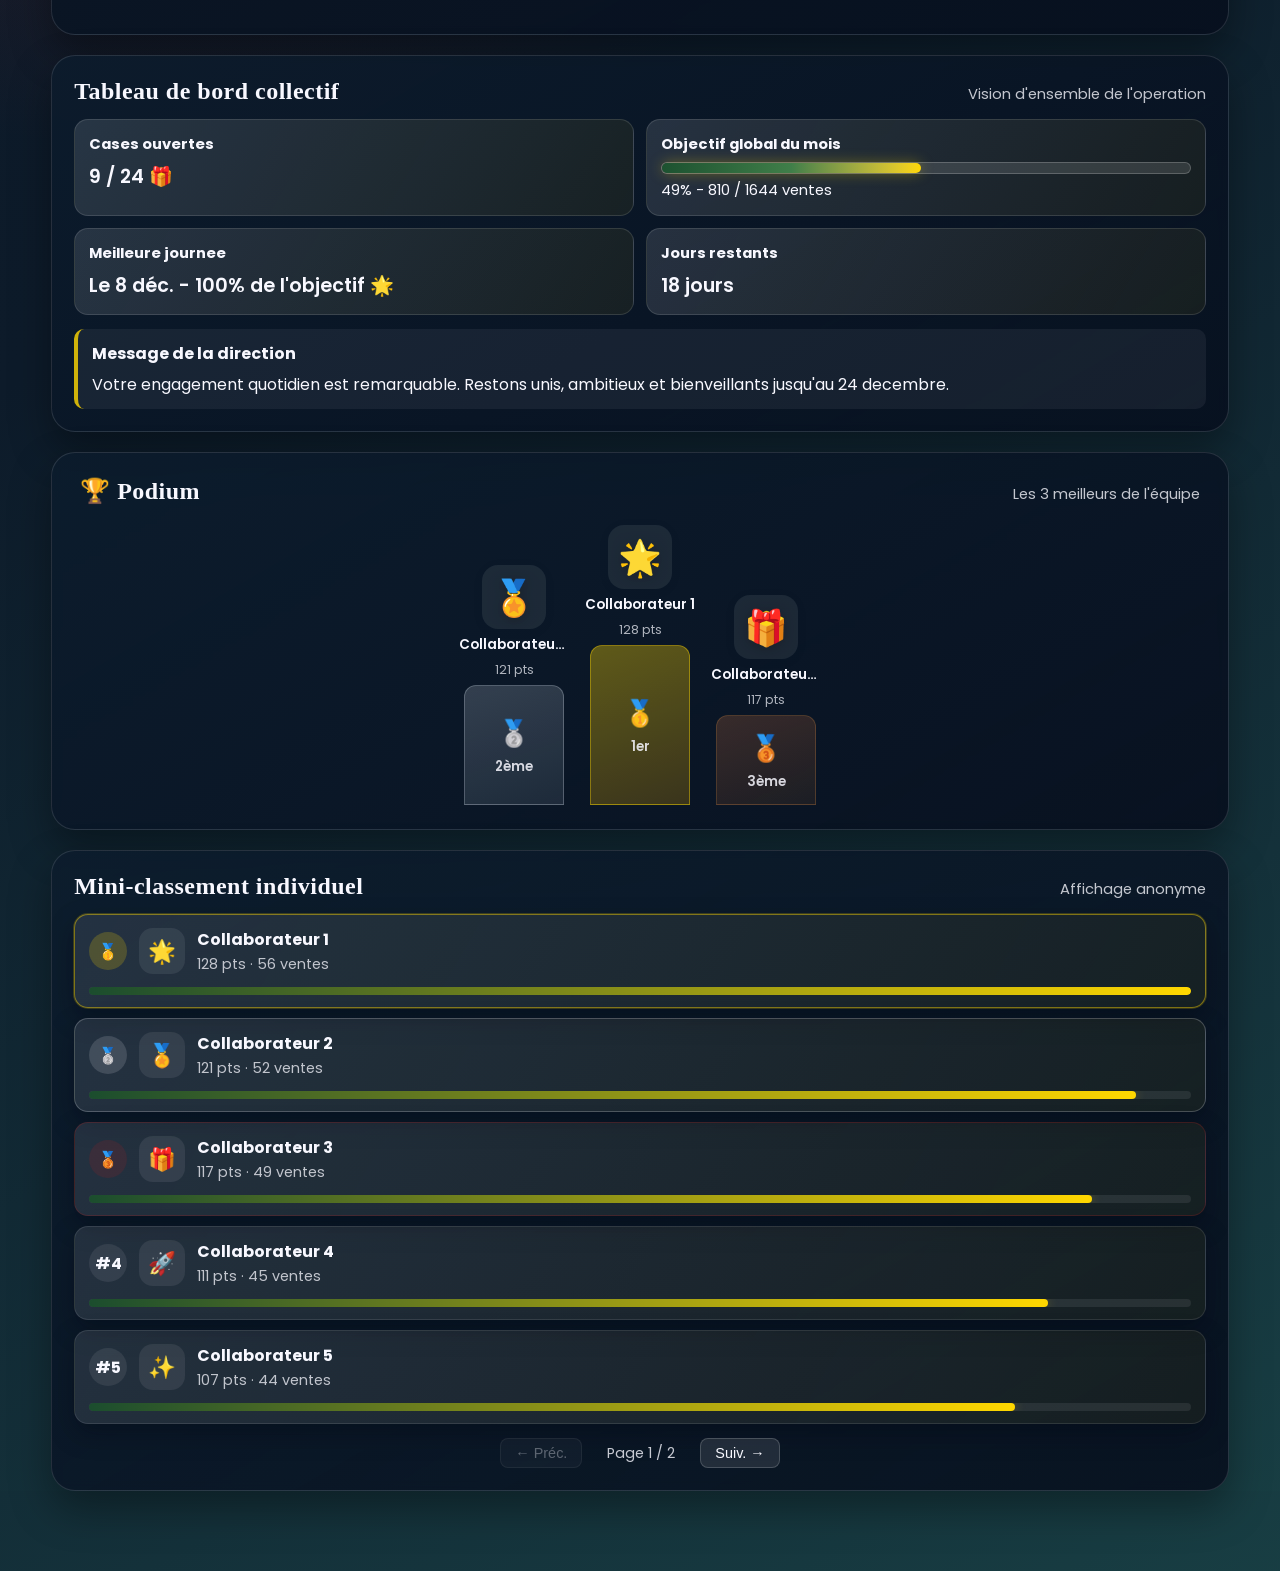
==== commit 493535d9: "v2026.05.13-10 — cases variables : ajouter/supprimer des cases (1 à N)" ====
--- a/admin.html
+++ b/admin.html
@@ -10,7 +10,7 @@
       href="https://fonts.googleapis.com/css2?family=Poppins:wght@300;400;500;600;700&display=swap"
       rel="stylesheet"
     />
-    <link rel="stylesheet" href="css/admin.css?v=20260513-9" />
+    <link rel="stylesheet" href="css/admin.css?v=20260513-10" />
   </head>
   <body>
     <div class="admin-shell">
@@ -86,7 +86,7 @@
           <div class="form-row">
             <div class="form-group">
               <label for="active-day-input">📅 Jour actif affiché (case qui clignote)</label>
-              <input id="active-day-input" type="number" min="1" max="24" placeholder="Auto (date réelle)" />
+              <input id="active-day-input" type="number" min="1" placeholder="Auto (date réelle)" />
               <p class="field-hint">Laissez vide pour utiliser la date du jour automatiquement.</p>
             </div>
             <div class="form-group">
@@ -336,7 +336,7 @@
         </section>
 
         <section class="admin-panel full-width">
-          <h2>📋 Gestion des 24 cases</h2>
+          <h2>📋 Gestion des cases</h2>
           <div class="table-wrapper">
             <table class="cases-table">
               <thead>
@@ -461,6 +461,6 @@
       </div>
     </dialog>
 
-    <script src="js/admin.js?v=20260513-9"></script>
+    <script src="js/admin.js?v=20260513-10"></script>
   </body>
 </html>
--- a/css/admin.css
+++ b/css/admin.css
@@ -820,6 +820,19 @@
   background: rgba(255, 215, 0, 0.28);
 }
 
+.cases-table .btn-delete {
+  padding: 6px 10px;
+  font-size: 0.85rem;
+  background: rgba(180, 40, 40, 0.18);
+  color: #ff6b6b;
+  border: 1px solid rgba(180, 40, 40, 0.35);
+  margin-left: 4px;
+}
+
+.cases-table .btn-delete:hover {
+  background: rgba(180, 40, 40, 0.32);
+}
+
 .stats-grid {
   display: grid;
   grid-template-columns: repeat(4, minmax(0, 1fr));
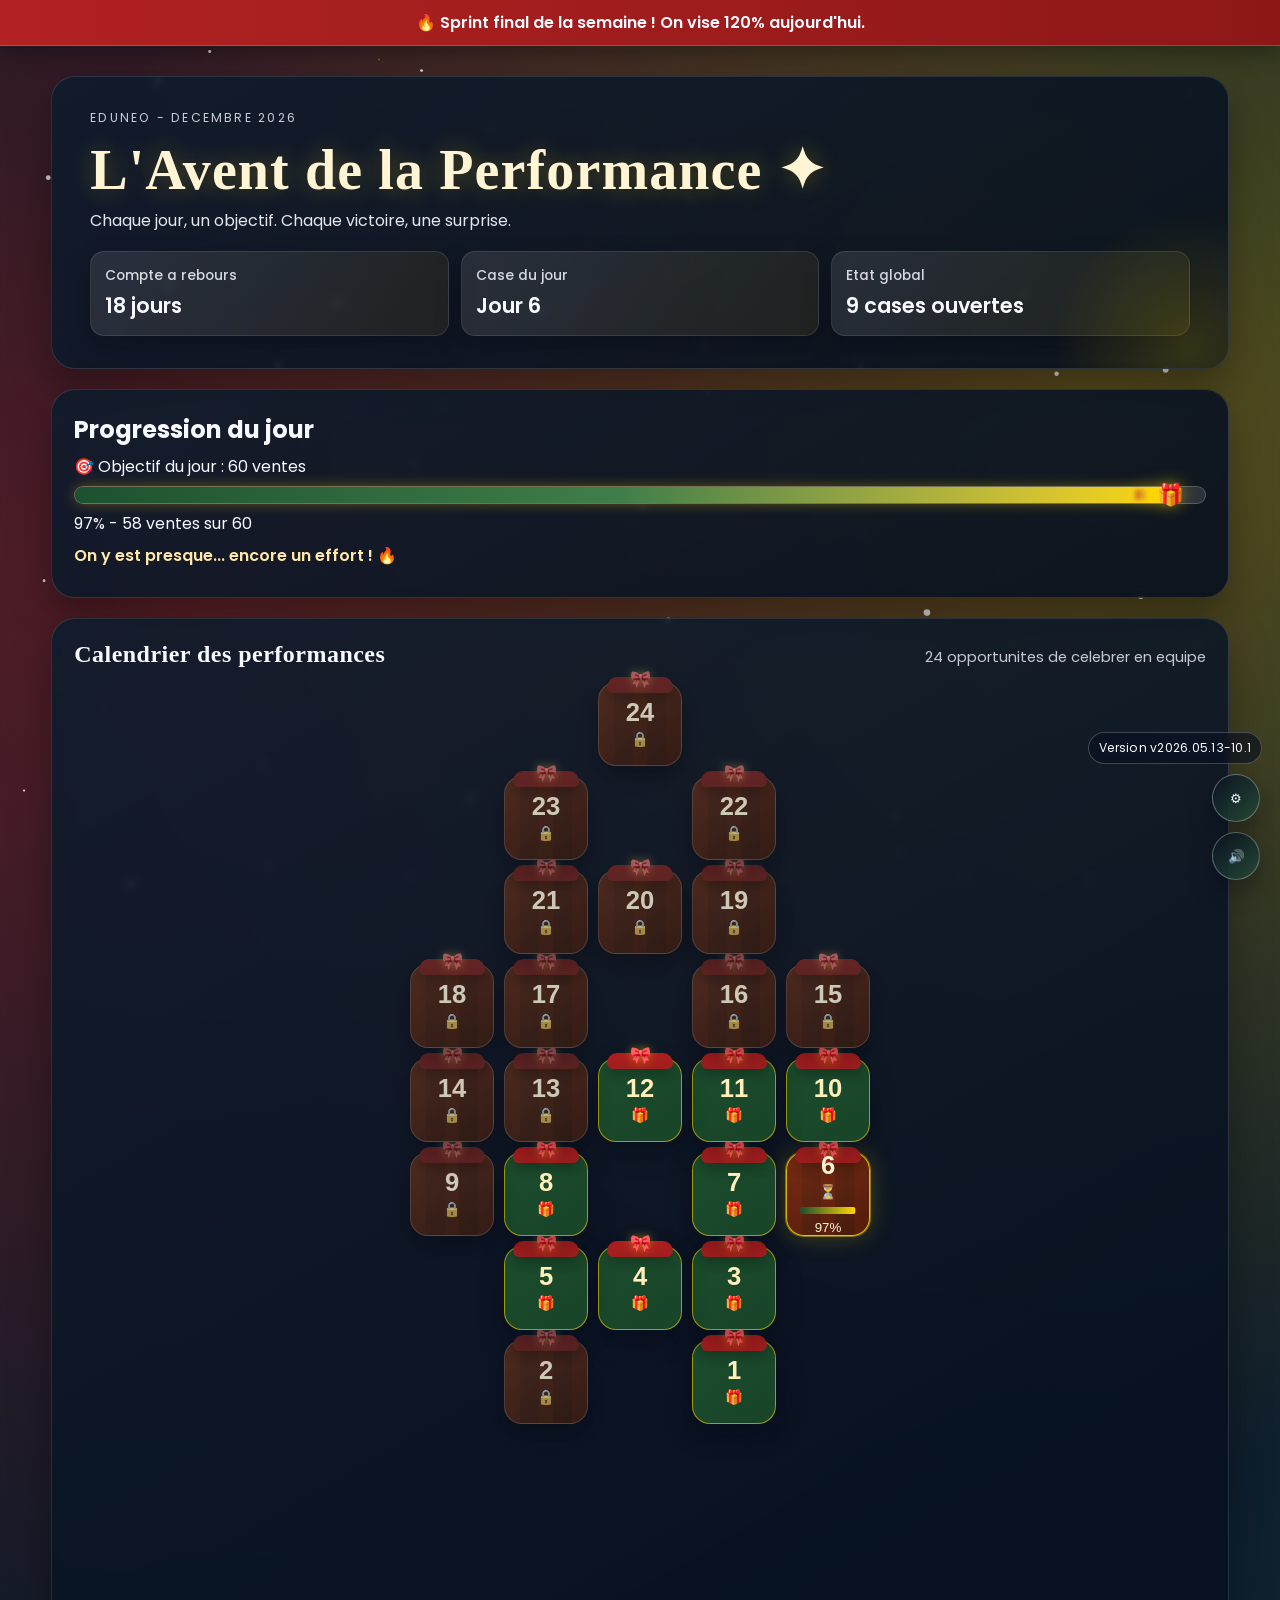
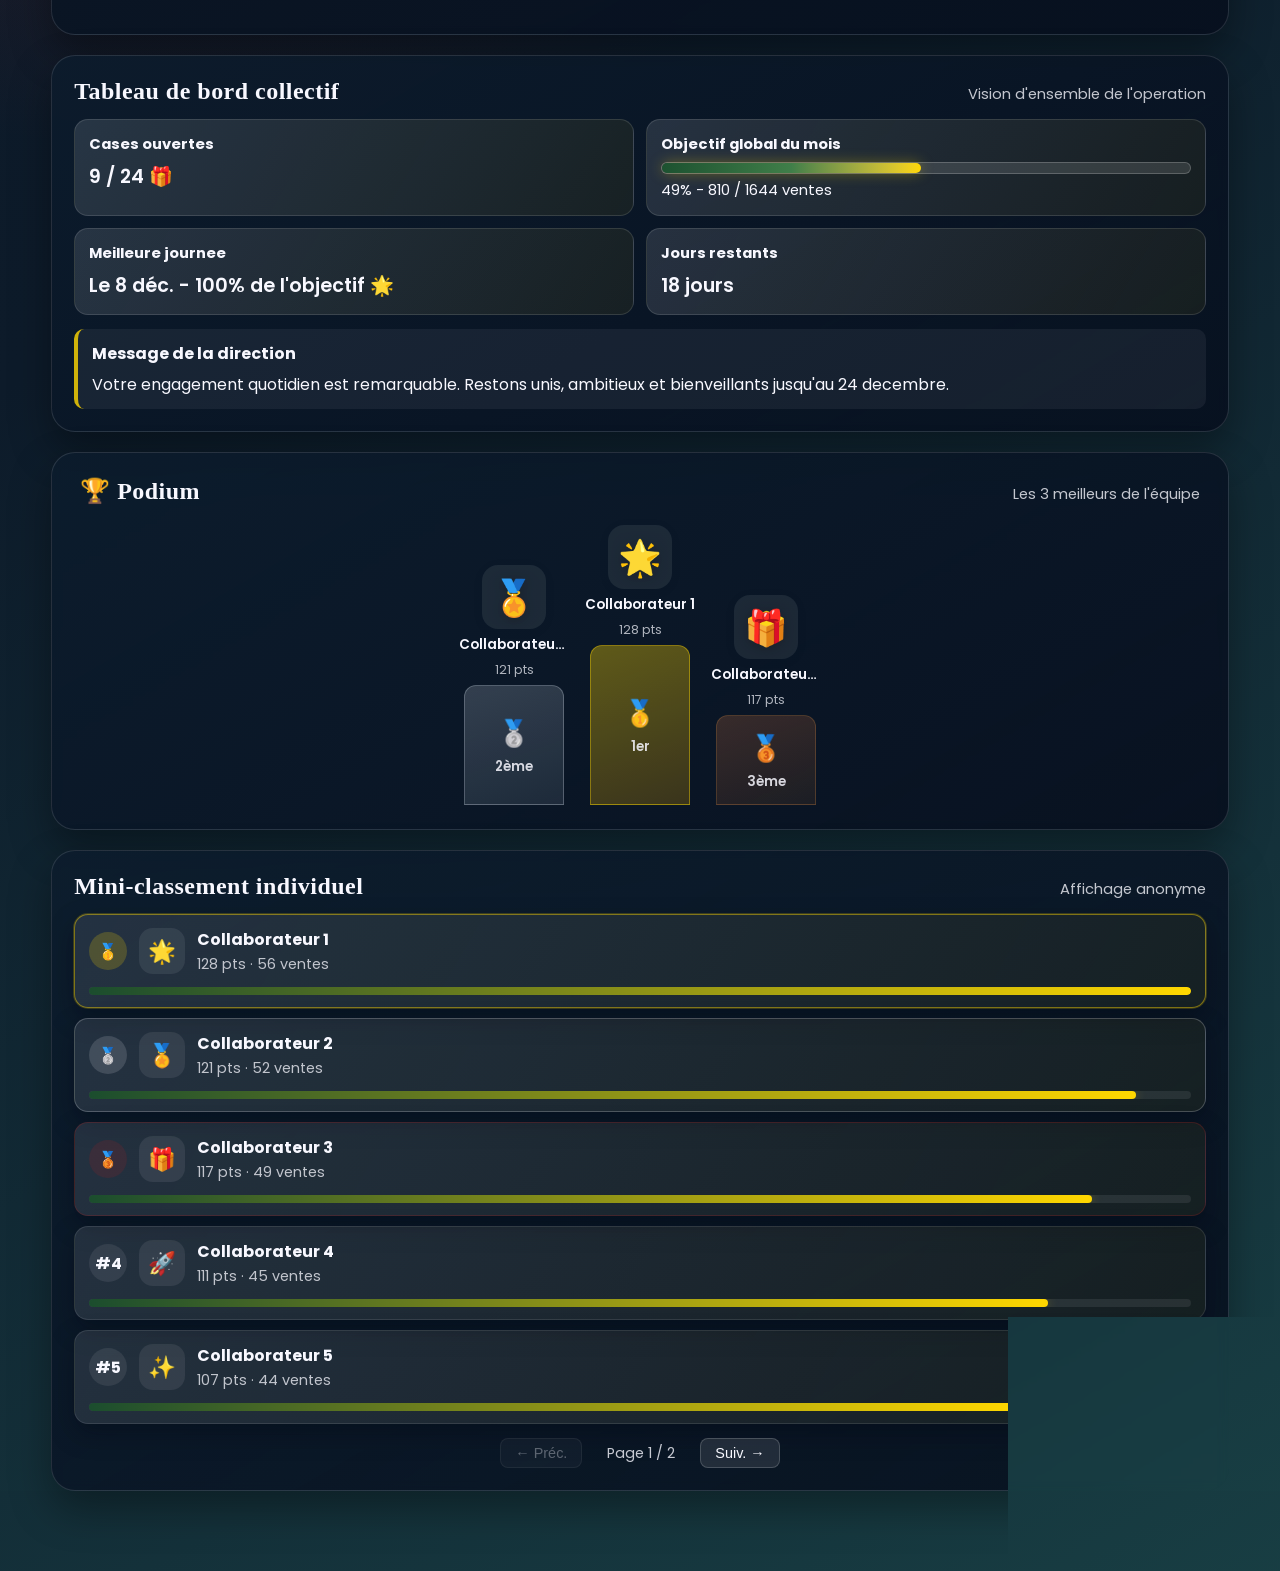
==== commit e708f295: "v2026.05.13-10.1 — sync admin depuis GitHub au démarrage, fix activeDay, version patch" ====
--- a/admin.html
+++ b/admin.html
@@ -10,7 +10,7 @@
       href="https://fonts.googleapis.com/css2?family=Poppins:wght@300;400;500;600;700&display=swap"
       rel="stylesheet"
     />
-    <link rel="stylesheet" href="css/admin.css?v=20260513-10" />
+    <link rel="stylesheet" href="css/admin.css?v=20260513-10.1" />
   </head>
   <body>
     <div class="admin-shell">
@@ -461,6 +461,6 @@
       </div>
     </dialog>
 
-    <script src="js/admin.js?v=20260513-10"></script>
+    <script src="js/admin.js?v=20260513-10.1"></script>
   </body>
 </html>
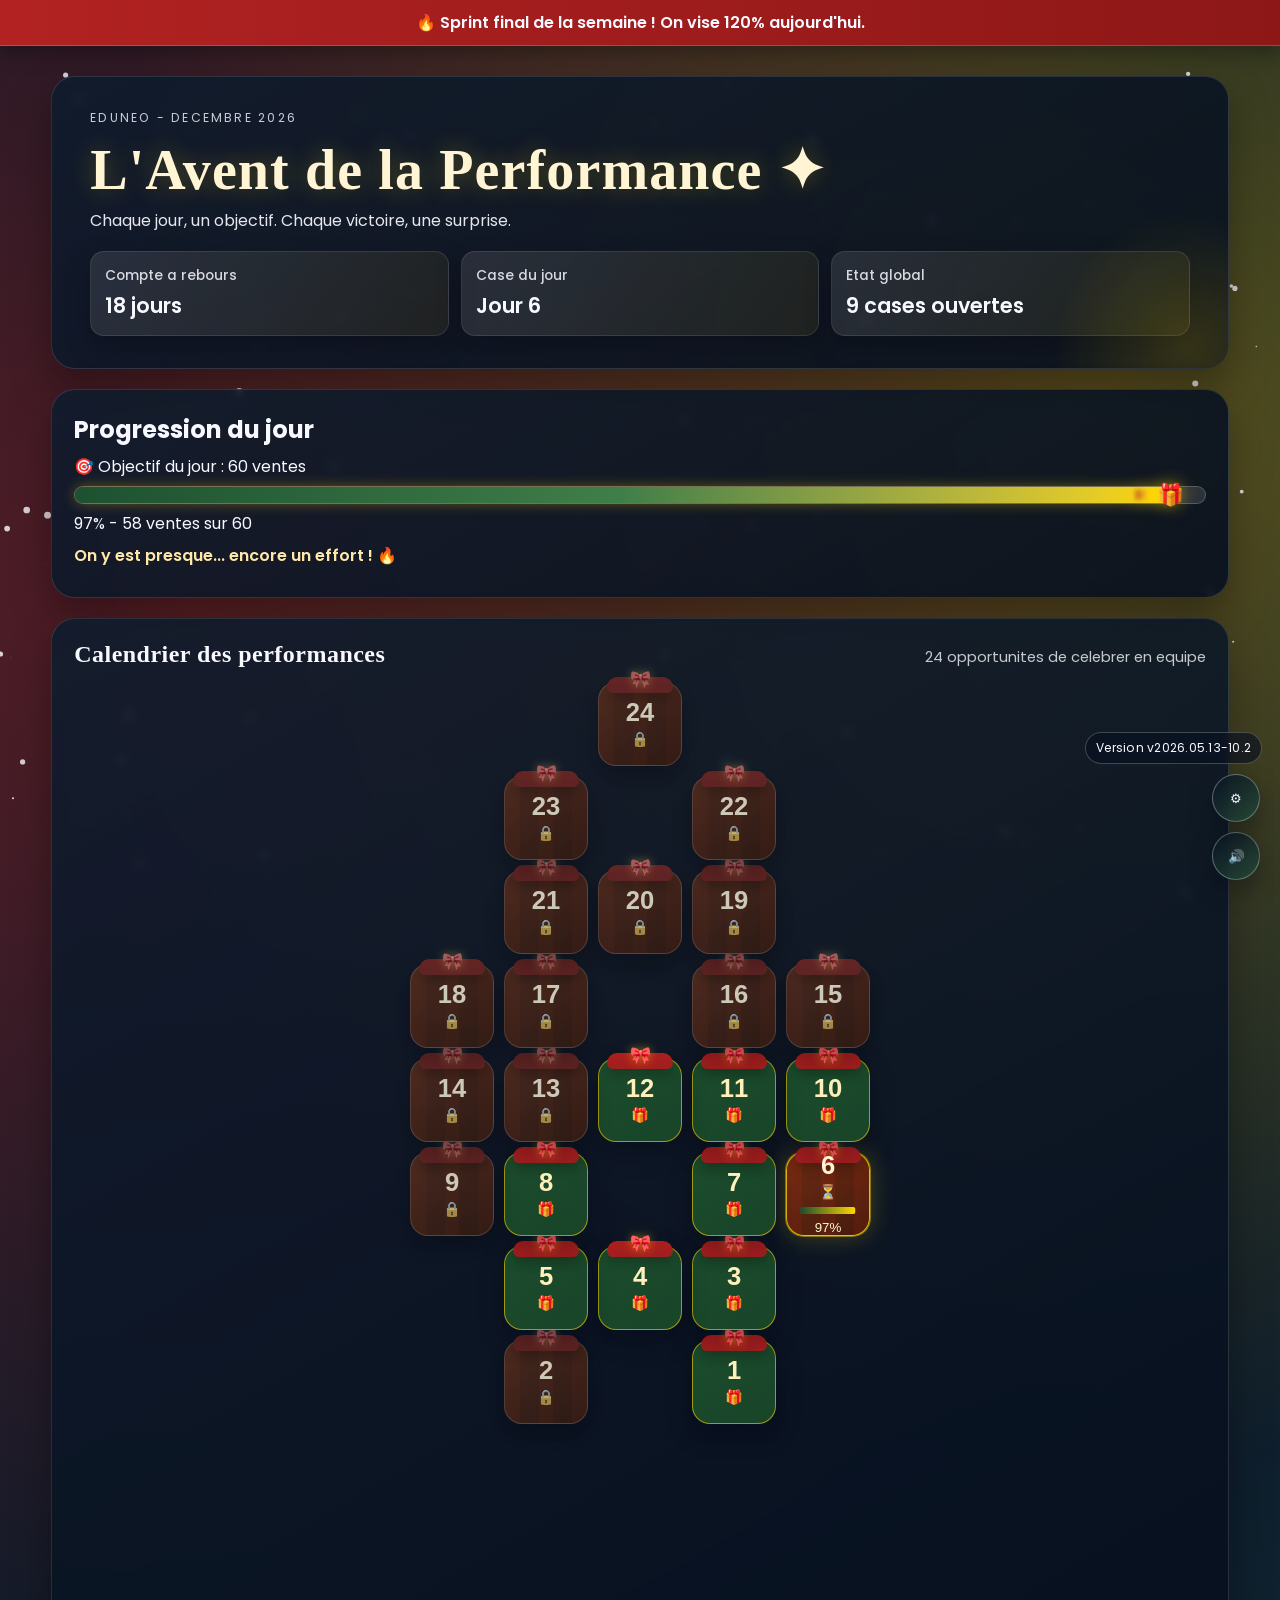
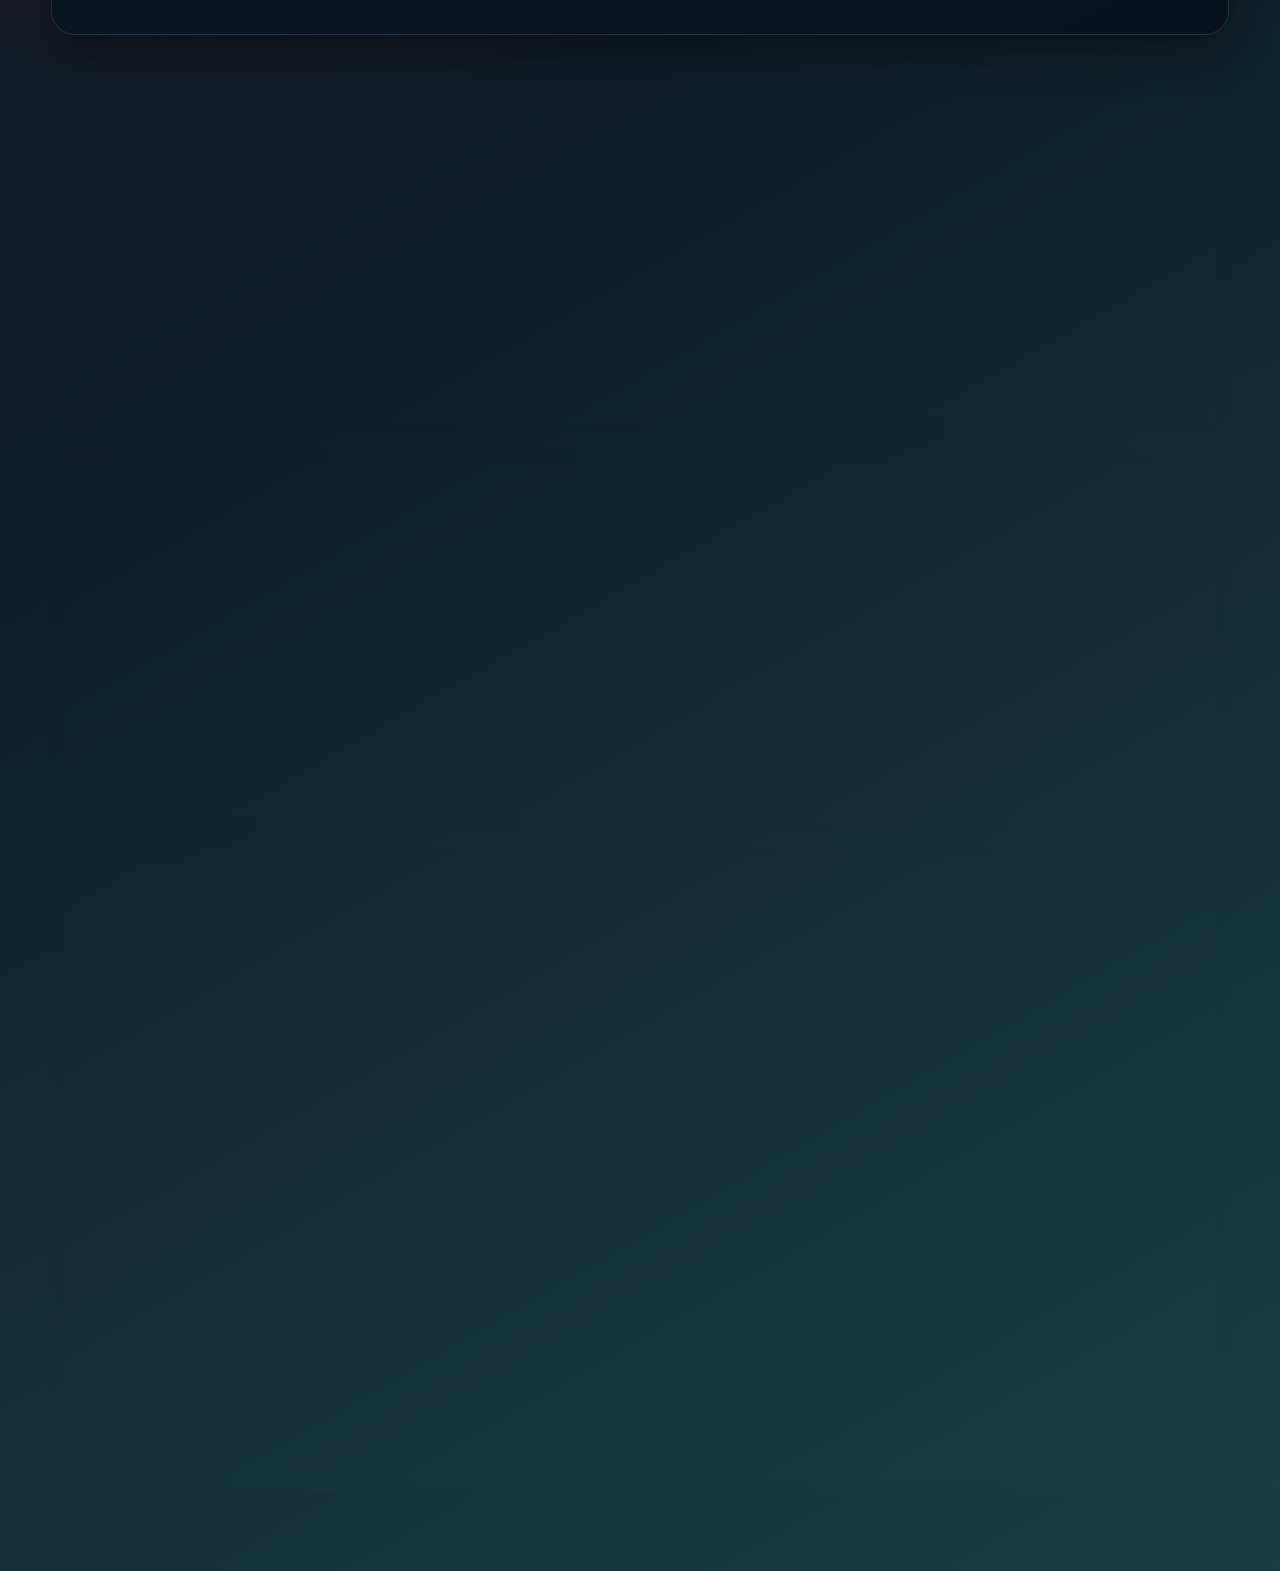
==== commit 9b9b29ec: "v2026.05.13-10.2 — fix sync admin (localStorage prioritaire), bouton réimport GitHub" ====
--- a/admin.html
+++ b/admin.html
@@ -10,7 +10,7 @@
       href="https://fonts.googleapis.com/css2?family=Poppins:wght@300;400;500;600;700&display=swap"
       rel="stylesheet"
     />
-    <link rel="stylesheet" href="css/admin.css?v=20260513-10.1" />
+    <link rel="stylesheet" href="css/admin.css?v=20260513-10.2" />
   </head>
   <body>
     <div class="admin-shell">
@@ -215,9 +215,10 @@
           <div class="sync-actions">
             <button id="export-all-btn" class="btn btn-secondary">⬇️ Export JSON (sauvegarde locale)</button>
             <button id="import-all-btn" class="btn btn-secondary">⬆️ Import JSON</button>
+            <button id="import-from-github-btn" class="btn btn-secondary">🔄 Réimporter depuis GitHub</button>
             <input id="import-all-file" type="file" accept=".json,application/json" hidden />
           </div>
-          <p class="field-hint">Utilise export/import pour une sauvegarde locale ou pour copier la config sur un autre navigateur.</p>
+          <p class="field-hint">Utilise export/import pour une sauvegarde locale ou pour copier la config sur un autre navigateur. &laquo;&nbsp;Réimporter depuis GitHub&nbsp;&raquo; écrase le contenu local par la dernière version publiée.</p>
         </section>
 
         <section class="admin-panel full-width">
@@ -461,6 +462,6 @@
       </div>
     </dialog>
 
-    <script src="js/admin.js?v=20260513-10.1"></script>
+    <script src="js/admin.js?v=20260513-10.2"></script>
   </body>
 </html>
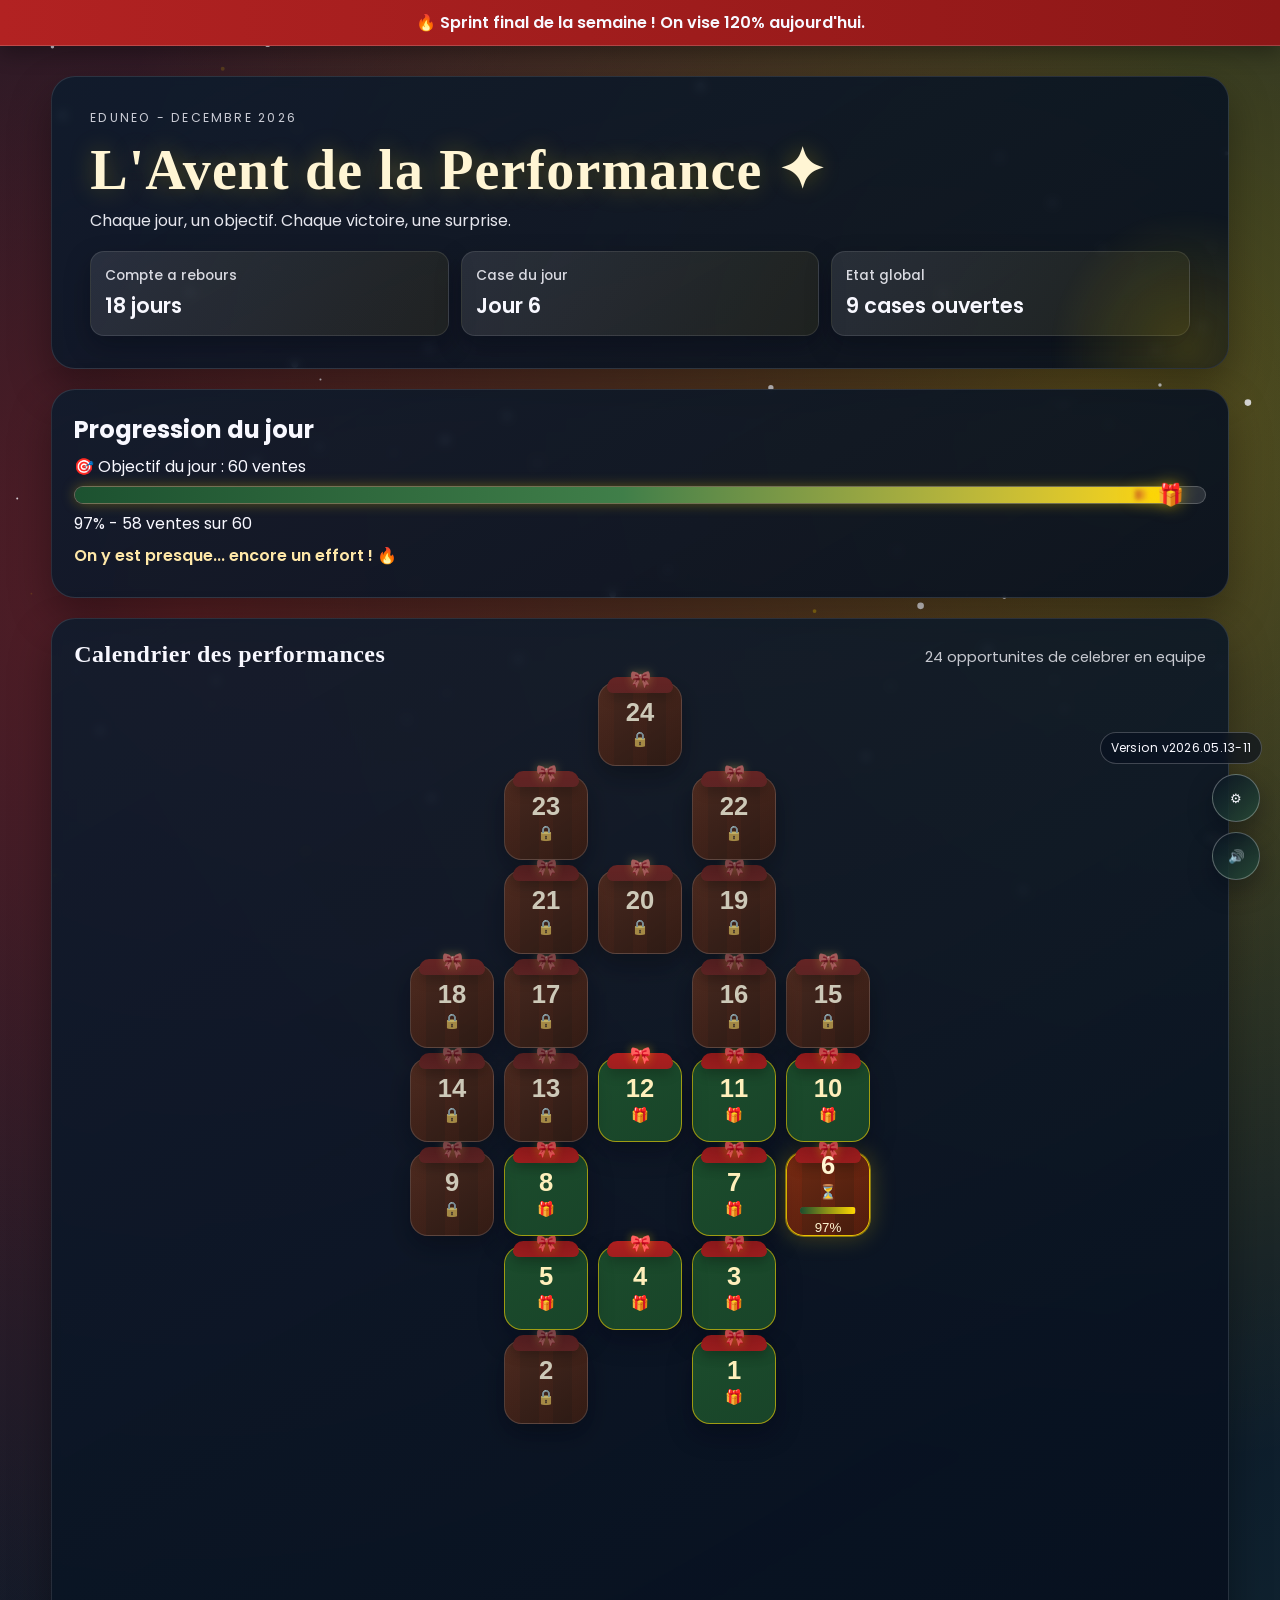
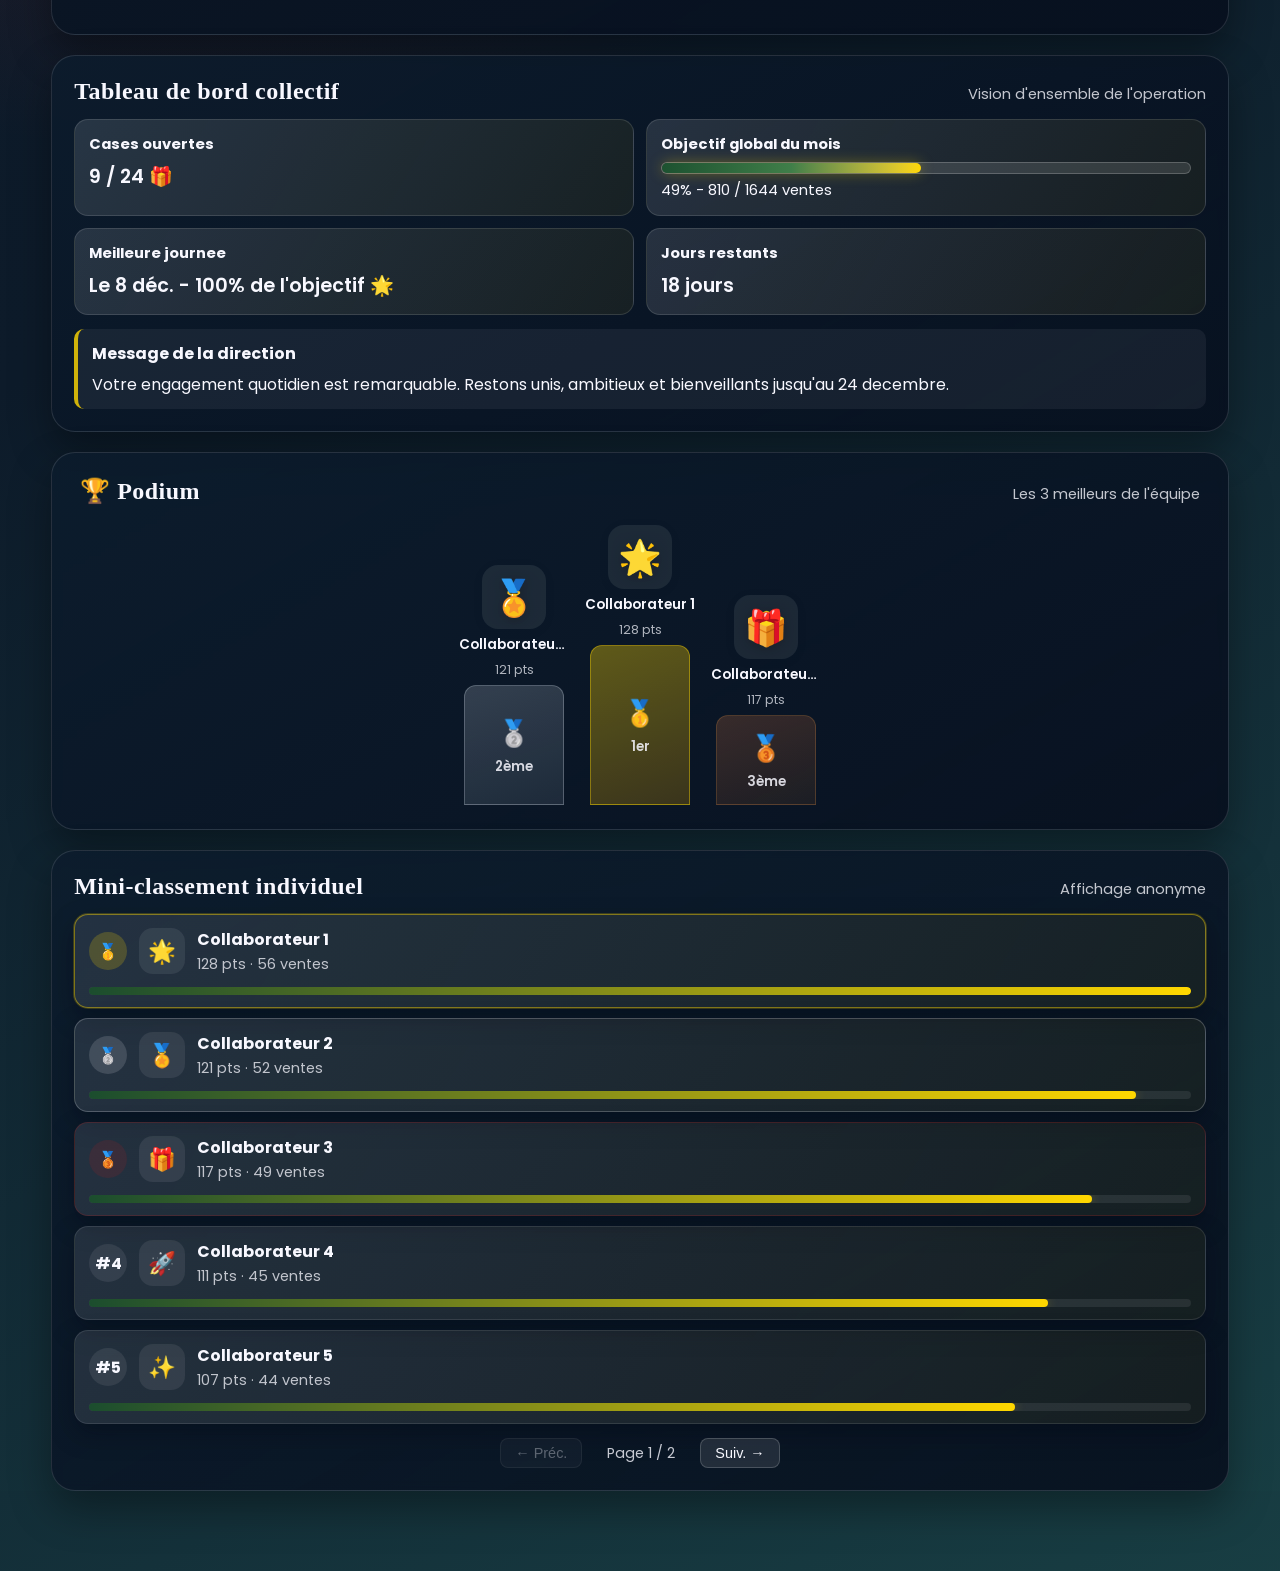
==== commit 70f35452: "v2026.05.13-11 — raw.githubusercontent.com, plus de limite 403, fix décodage UTF-8" ====
--- a/admin.html
+++ b/admin.html
@@ -10,7 +10,7 @@
       href="https://fonts.googleapis.com/css2?family=Poppins:wght@300;400;500;600;700&display=swap"
       rel="stylesheet"
     />
-    <link rel="stylesheet" href="css/admin.css?v=20260513-10.2" />
+    <link rel="stylesheet" href="css/admin.css?v=20260513-11" />
   </head>
   <body>
     <div class="admin-shell">
@@ -462,6 +462,6 @@
       </div>
     </dialog>
 
-    <script src="js/admin.js?v=20260513-10.2"></script>
+    <script src="js/admin.js?v=20260513-11"></script>
   </body>
 </html>
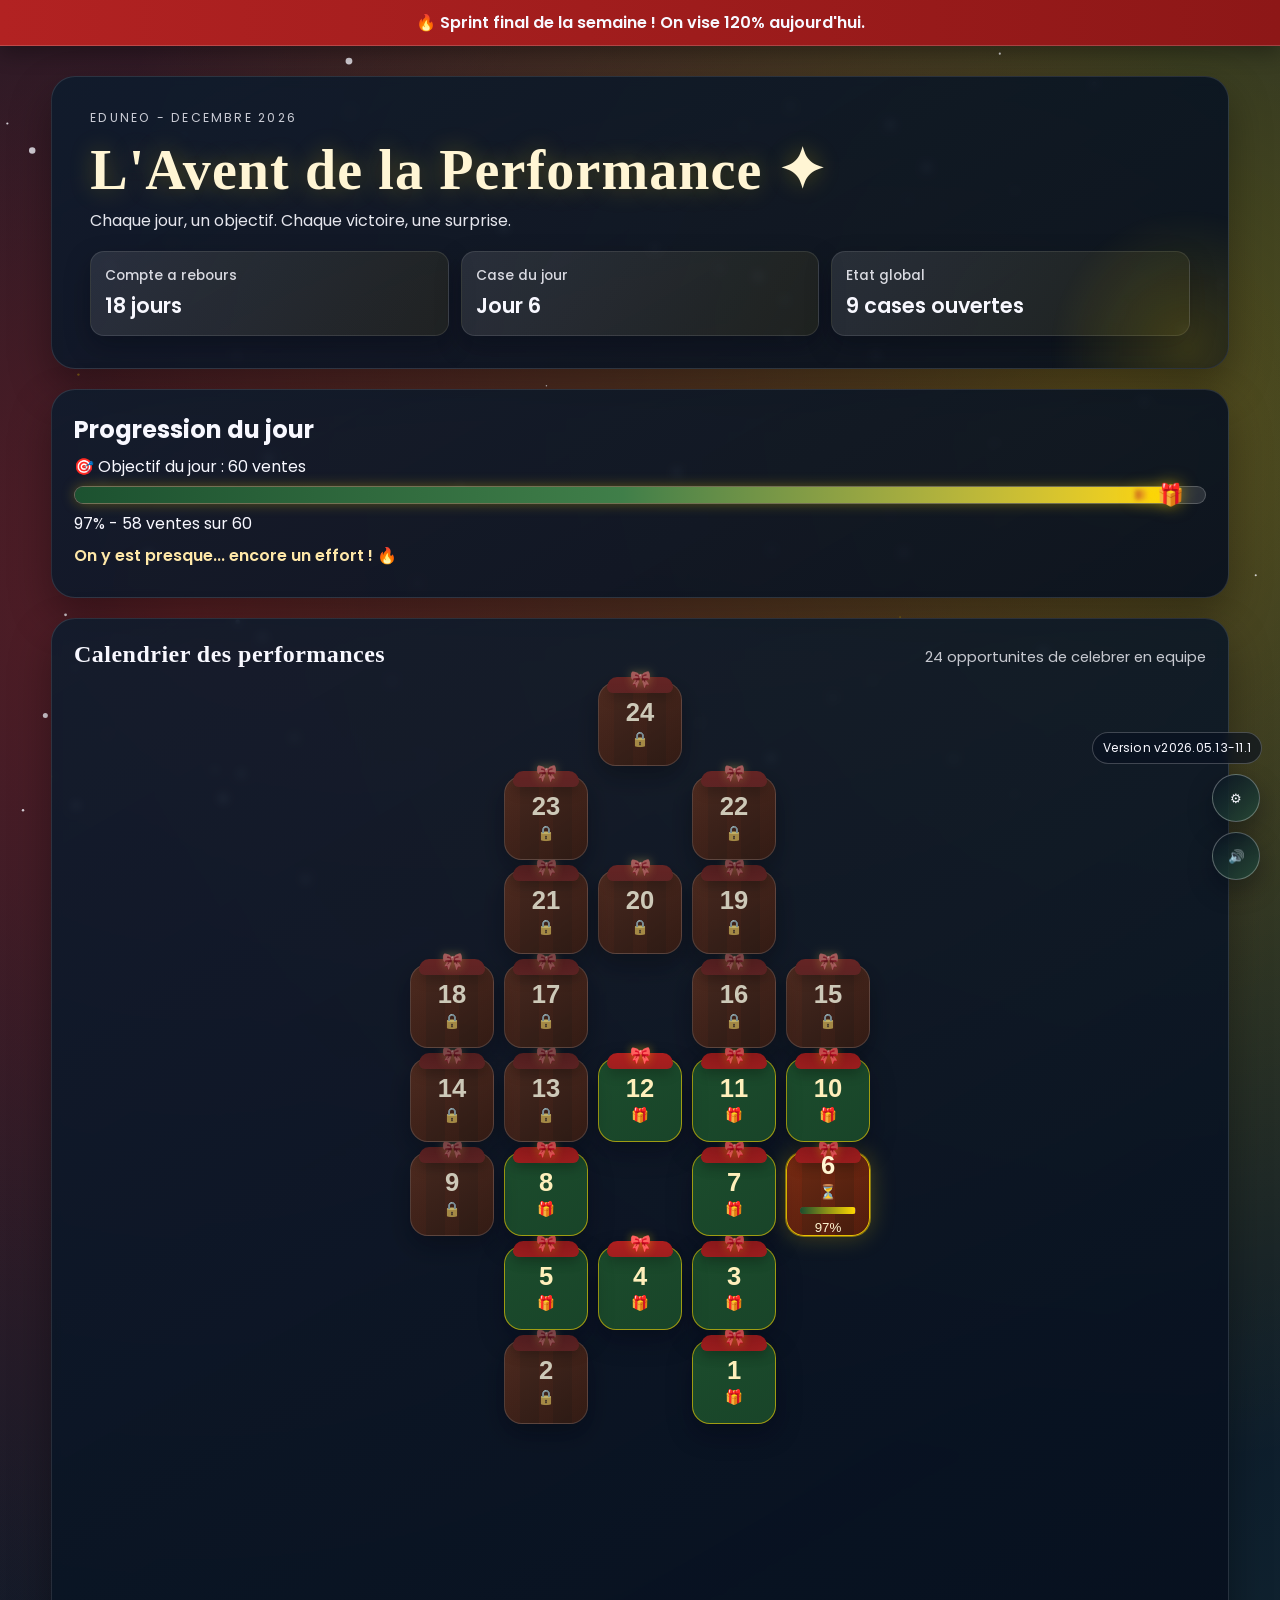
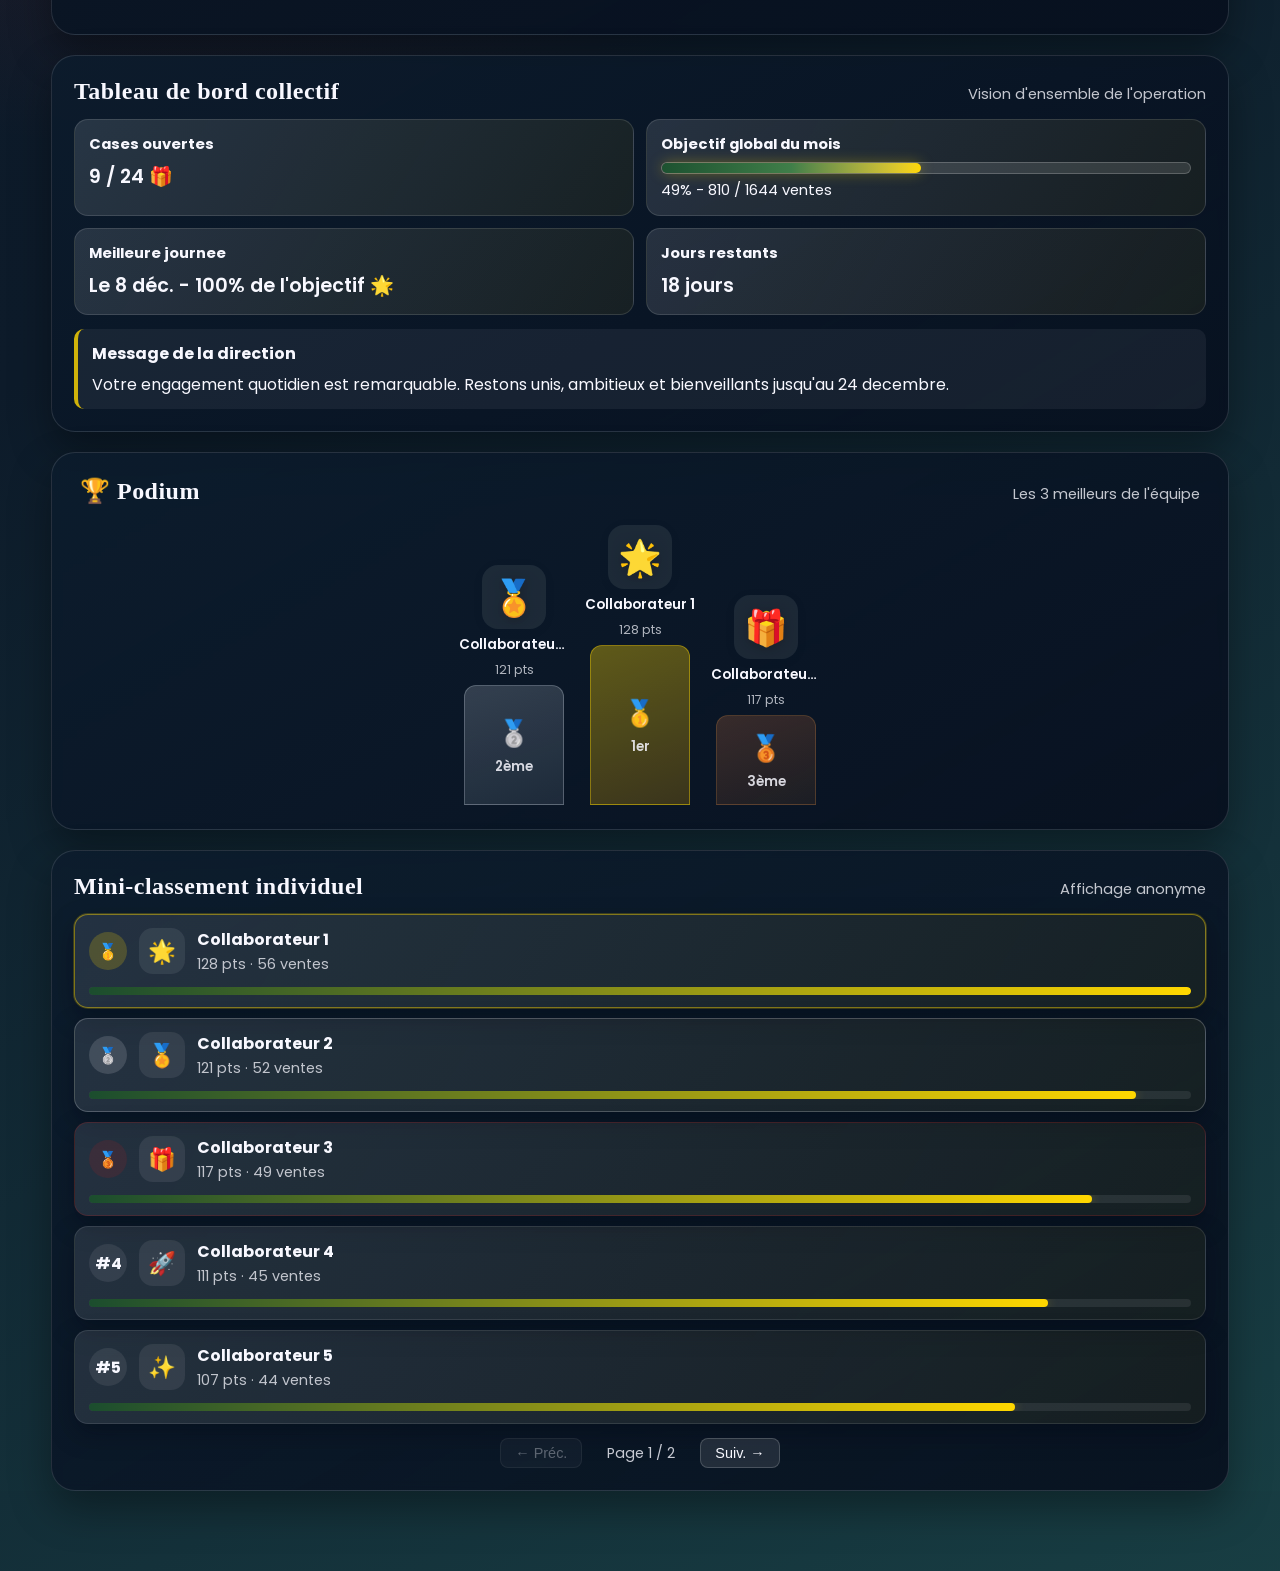
==== commit ae9c0575: "v2026.05.13-11.1 — renommage dépôt vers frisson_decembre" ====
--- a/admin.html
+++ b/admin.html
@@ -10,7 +10,7 @@
       href="https://fonts.googleapis.com/css2?family=Poppins:wght@300;400;500;600;700&display=swap"
       rel="stylesheet"
     />
-    <link rel="stylesheet" href="css/admin.css?v=20260513-11" />
+    <link rel="stylesheet" href="css/admin.css?v=20260513-11.1" />
   </head>
   <body>
     <div class="admin-shell">
@@ -462,6 +462,6 @@
       </div>
     </dialog>
 
-    <script src="js/admin.js?v=20260513-11"></script>
+    <script src="js/admin.js?v=20260513-11.1"></script>
   </body>
 </html>
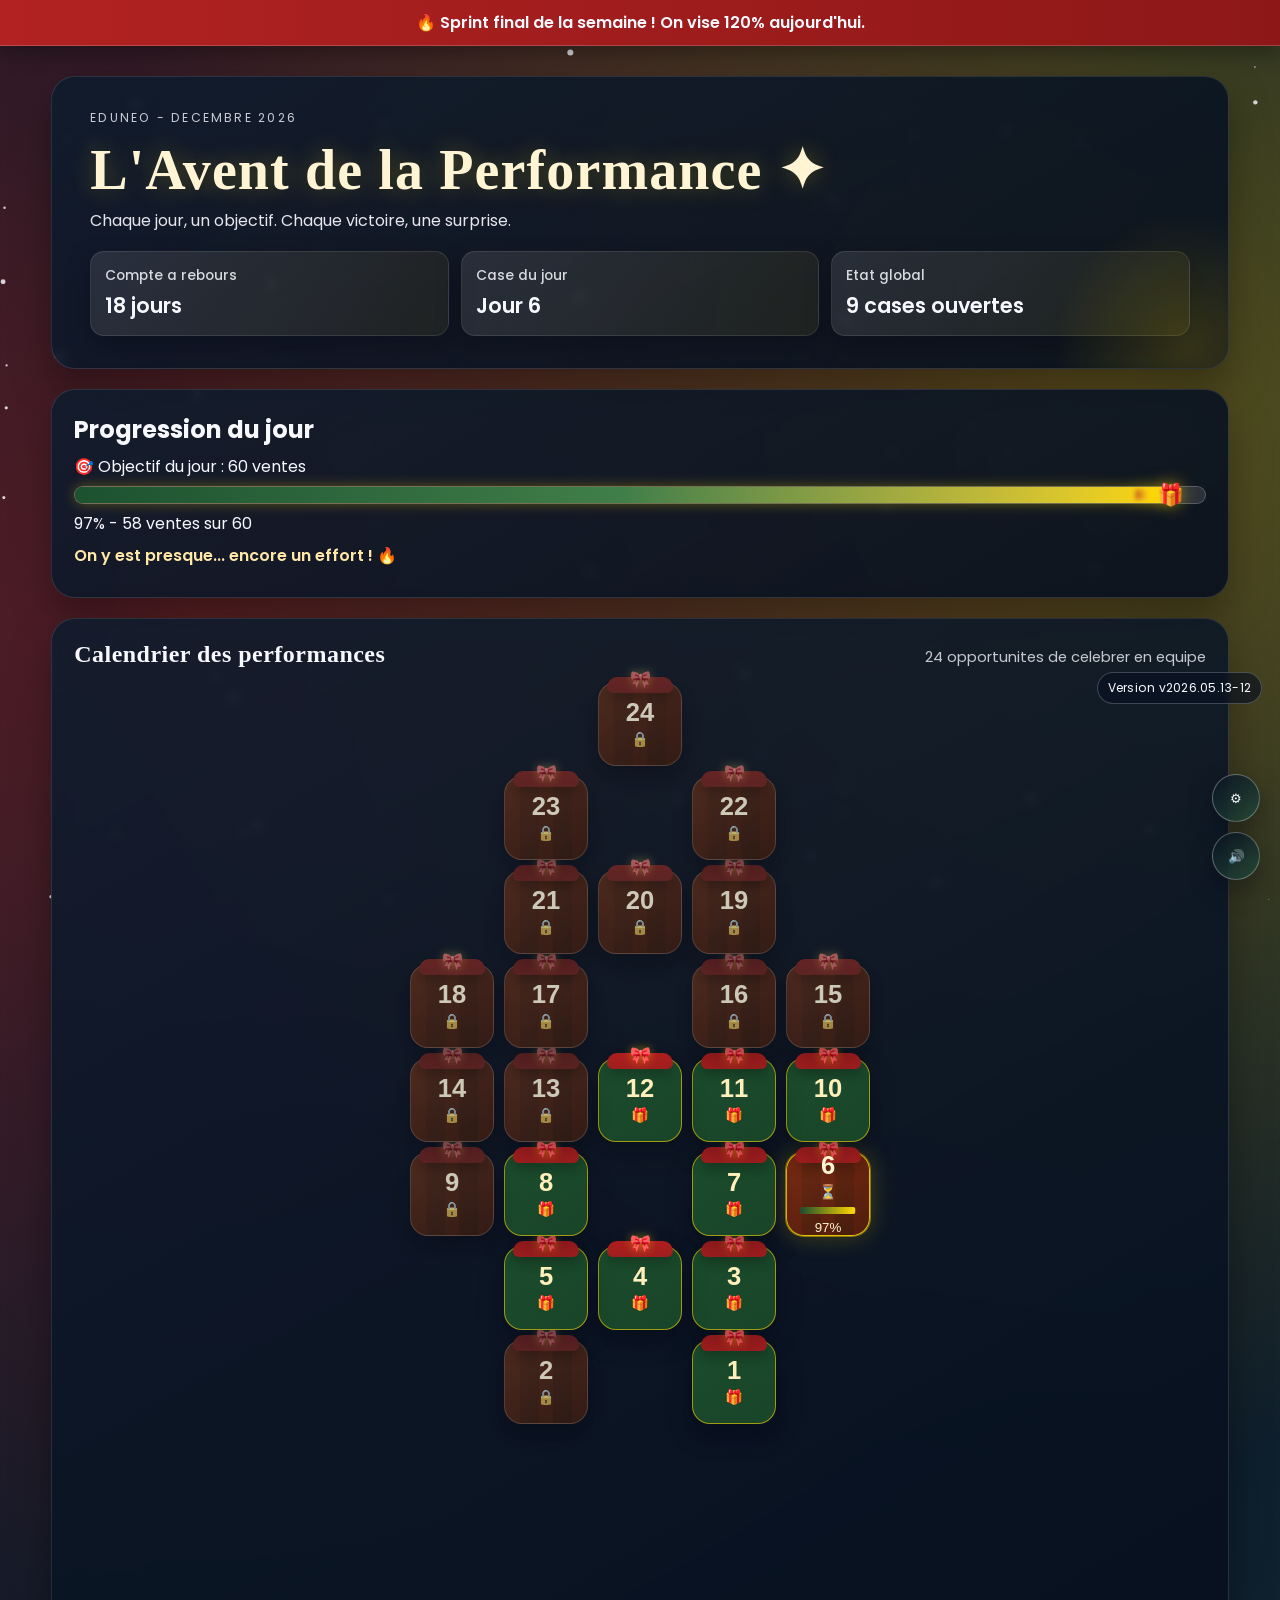
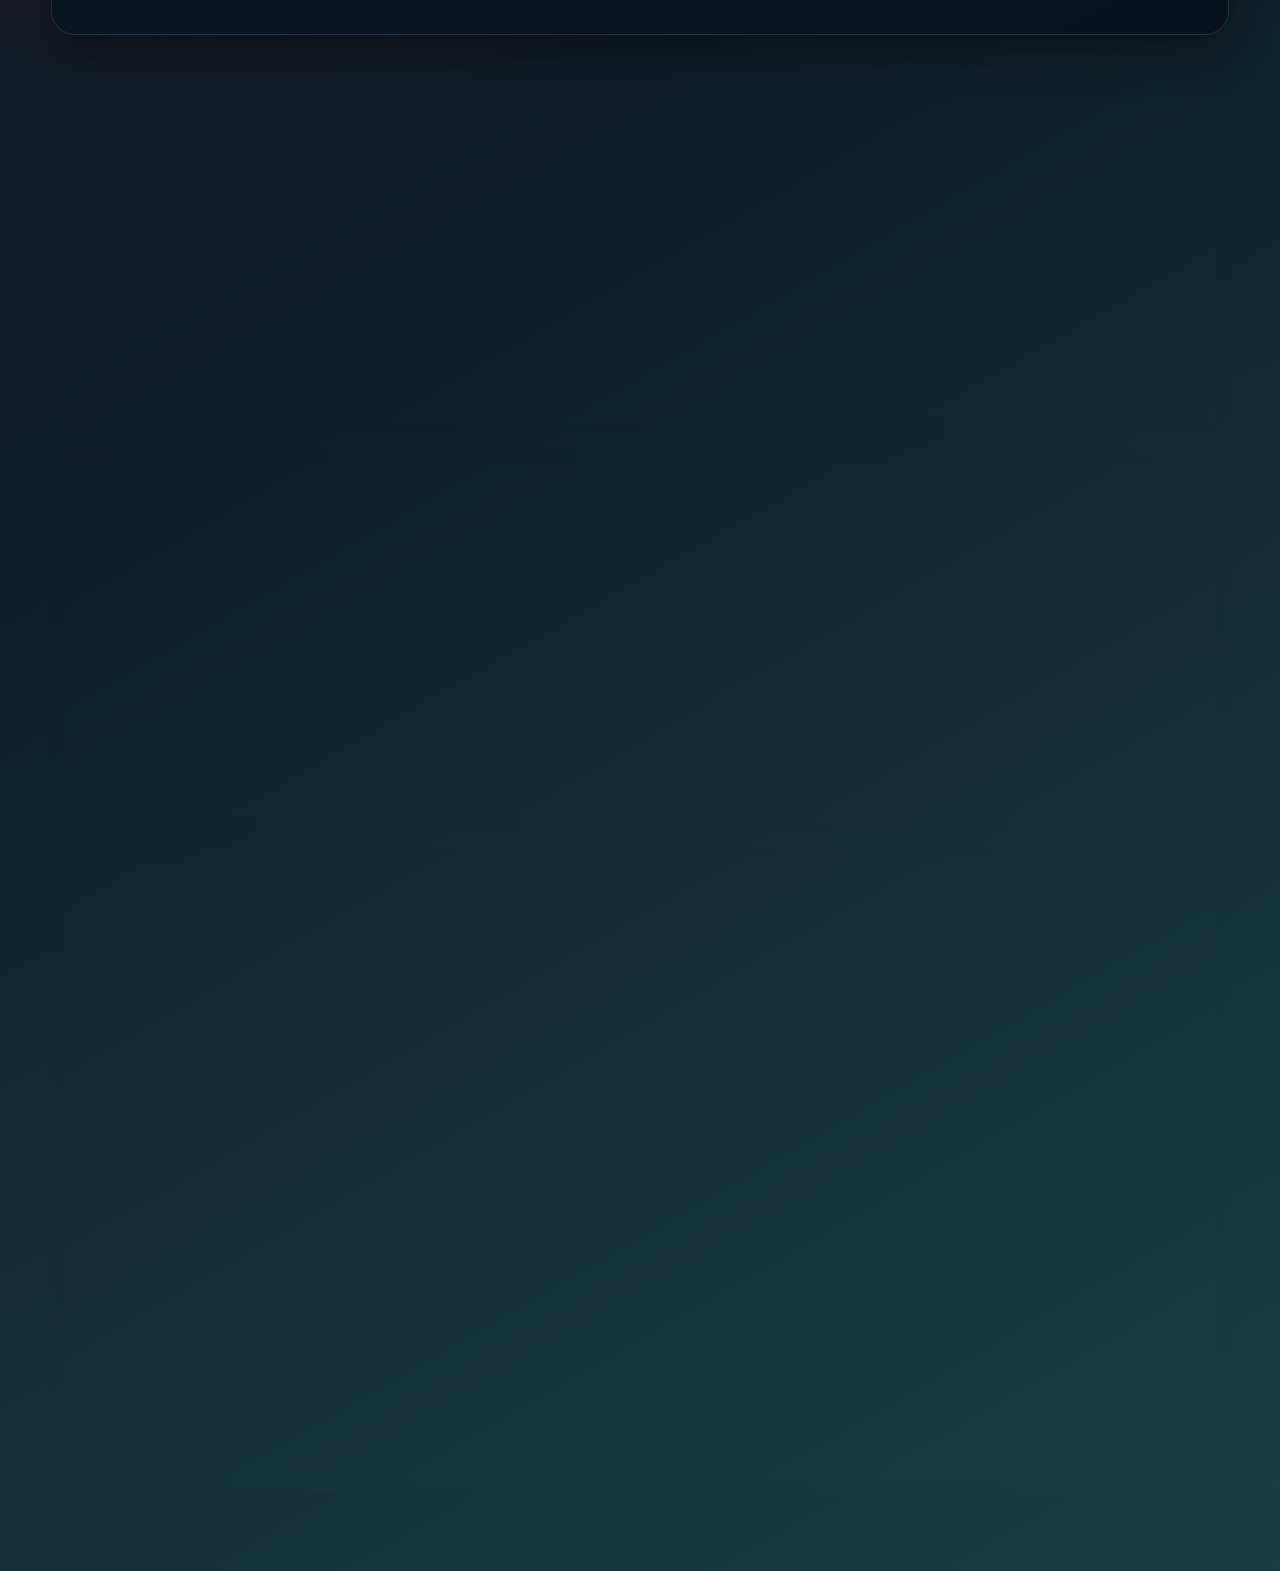
==== commit 568d55f8: "v2026.05.13-12 — bouton ℹ règles du jeu + popup de bienvenue" ====
--- a/admin.html
+++ b/admin.html
@@ -10,7 +10,7 @@
       href="https://fonts.googleapis.com/css2?family=Poppins:wght@300;400;500;600;700&display=swap"
       rel="stylesheet"
     />
-    <link rel="stylesheet" href="css/admin.css?v=20260513-11.1" />
+    <link rel="stylesheet" href="css/admin.css?v=20260513-12" />
   </head>
   <body>
     <div class="admin-shell">
@@ -189,6 +189,30 @@
               type="text"
               placeholder="ex: Sprint final ! Plus que 2 jours"
             />
+          </div>
+
+          <div class="form-group">
+            <label>🎉 Popup de bienvenue</label>
+            <label class="switch-row" style="margin-bottom:8px">
+              <input type="checkbox" id="welcome-enabled-toggle" />
+              <span>Afficher le popup à l'ouverture du site</span>
+            </label>
+            <textarea
+              id="welcome-message-input"
+              placeholder="Message affiché dans le popup de bienvenue..."
+              rows="4"
+            ></textarea>
+            <p class="field-hint">Ce message s'affiche à chaque ouverture de la page publique si le popup est activé.</p>
+          </div>
+
+          <div class="form-group">
+            <label for="rules-text-input">📋 Règles du jeu (bouton ℹ)</label>
+            <textarea
+              id="rules-text-input"
+              placeholder="Décrivez ici les règles du jeu... (laissez vide pour masquer le bouton ℹ)"
+              rows="5"
+            ></textarea>
+            <p class="field-hint">Si ce champ est rempli, un bouton ℹ apparaît sur la page publique et affiche les règles au clic.</p>
           </div>
 
           <button id="save-messages-btn" class="btn btn-primary">
@@ -462,6 +486,6 @@
       </div>
     </dialog>
 
-    <script src="js/admin.js?v=20260513-11.1"></script>
+    <script src="js/admin.js?v=20260513-12"></script>
   </body>
 </html>
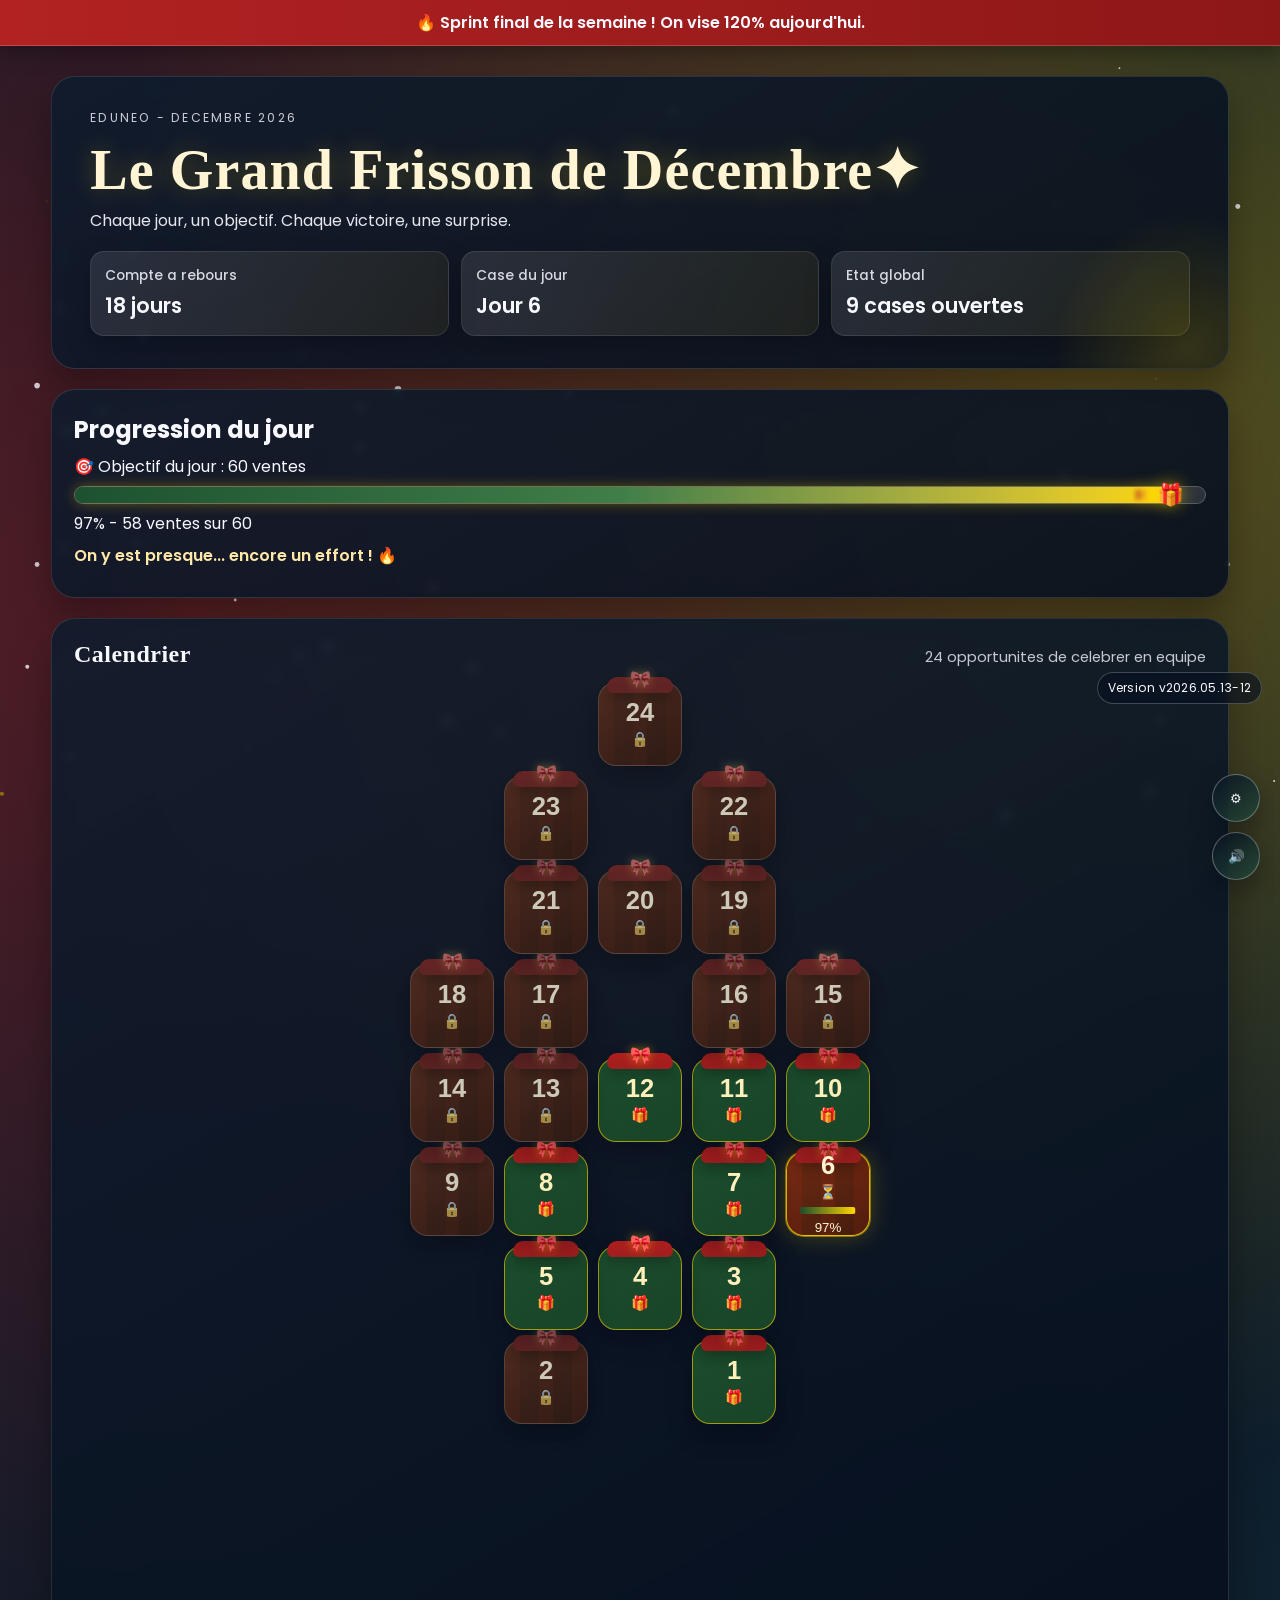
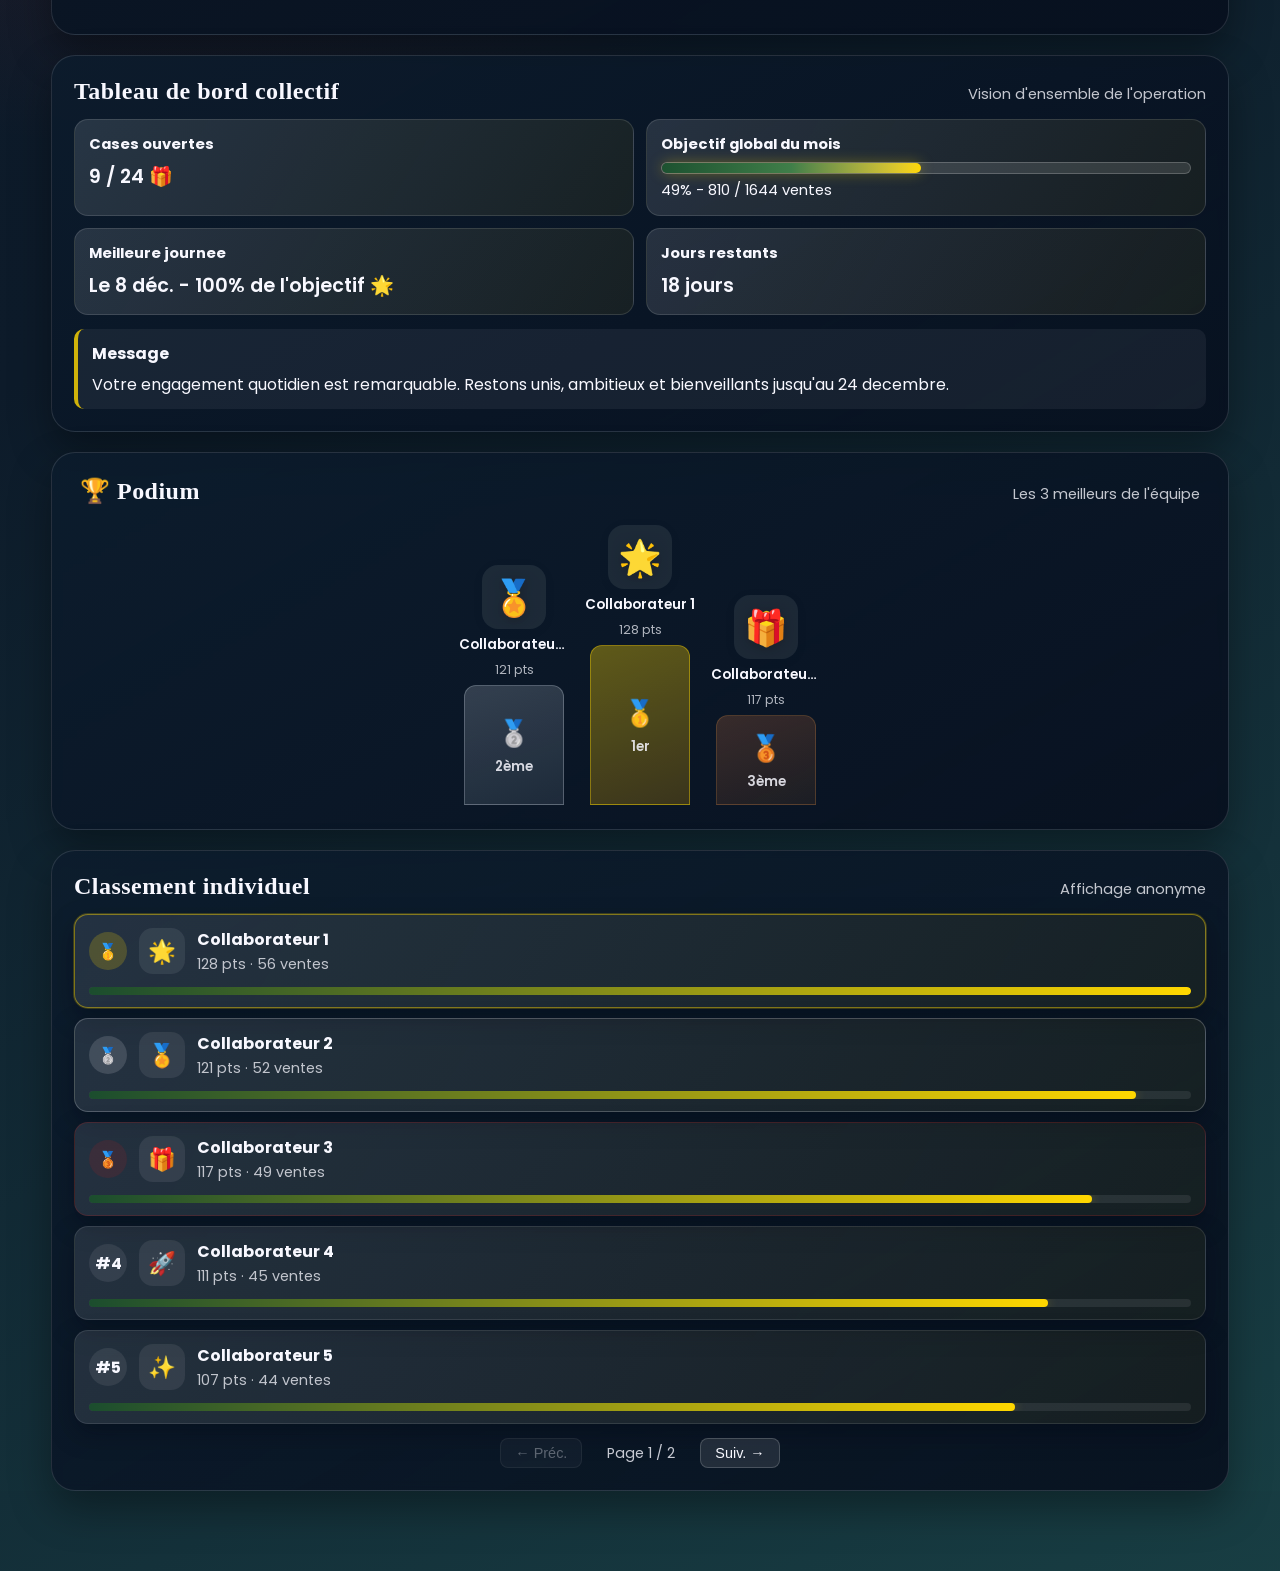
==== commit 57df9b2f: "modif admin" ====
--- a/admin.html
+++ b/admin.html
@@ -3,7 +3,7 @@
   <head>
     <meta charset="UTF-8" />
     <meta name="viewport" content="width=device-width, initial-scale=1.0" />
-    <title>Espace Gestionnaire — L'Avent de la Performance</title>
+    <title>Espace Gestionnaire — Le Grand Frisson de Décembre</title>
     <link rel="preconnect" href="https://fonts.googleapis.com" />
     <link rel="preconnect" href="https://fonts.gstatic.com" crossorigin />
     <link
@@ -17,7 +17,7 @@
       <header class="admin-header">
         <div class="header-content">
           <h1>⚙️ Espace Gestionnaire</h1>
-          <p>Gestion de l'Avent de la Performance</p>
+          <p>Gestion du Grand Frisson de Décembre</p>
           <p id="admin-app-version" class="admin-version-badge">Version --</p>
         </div>
         <div class="header-actions">
